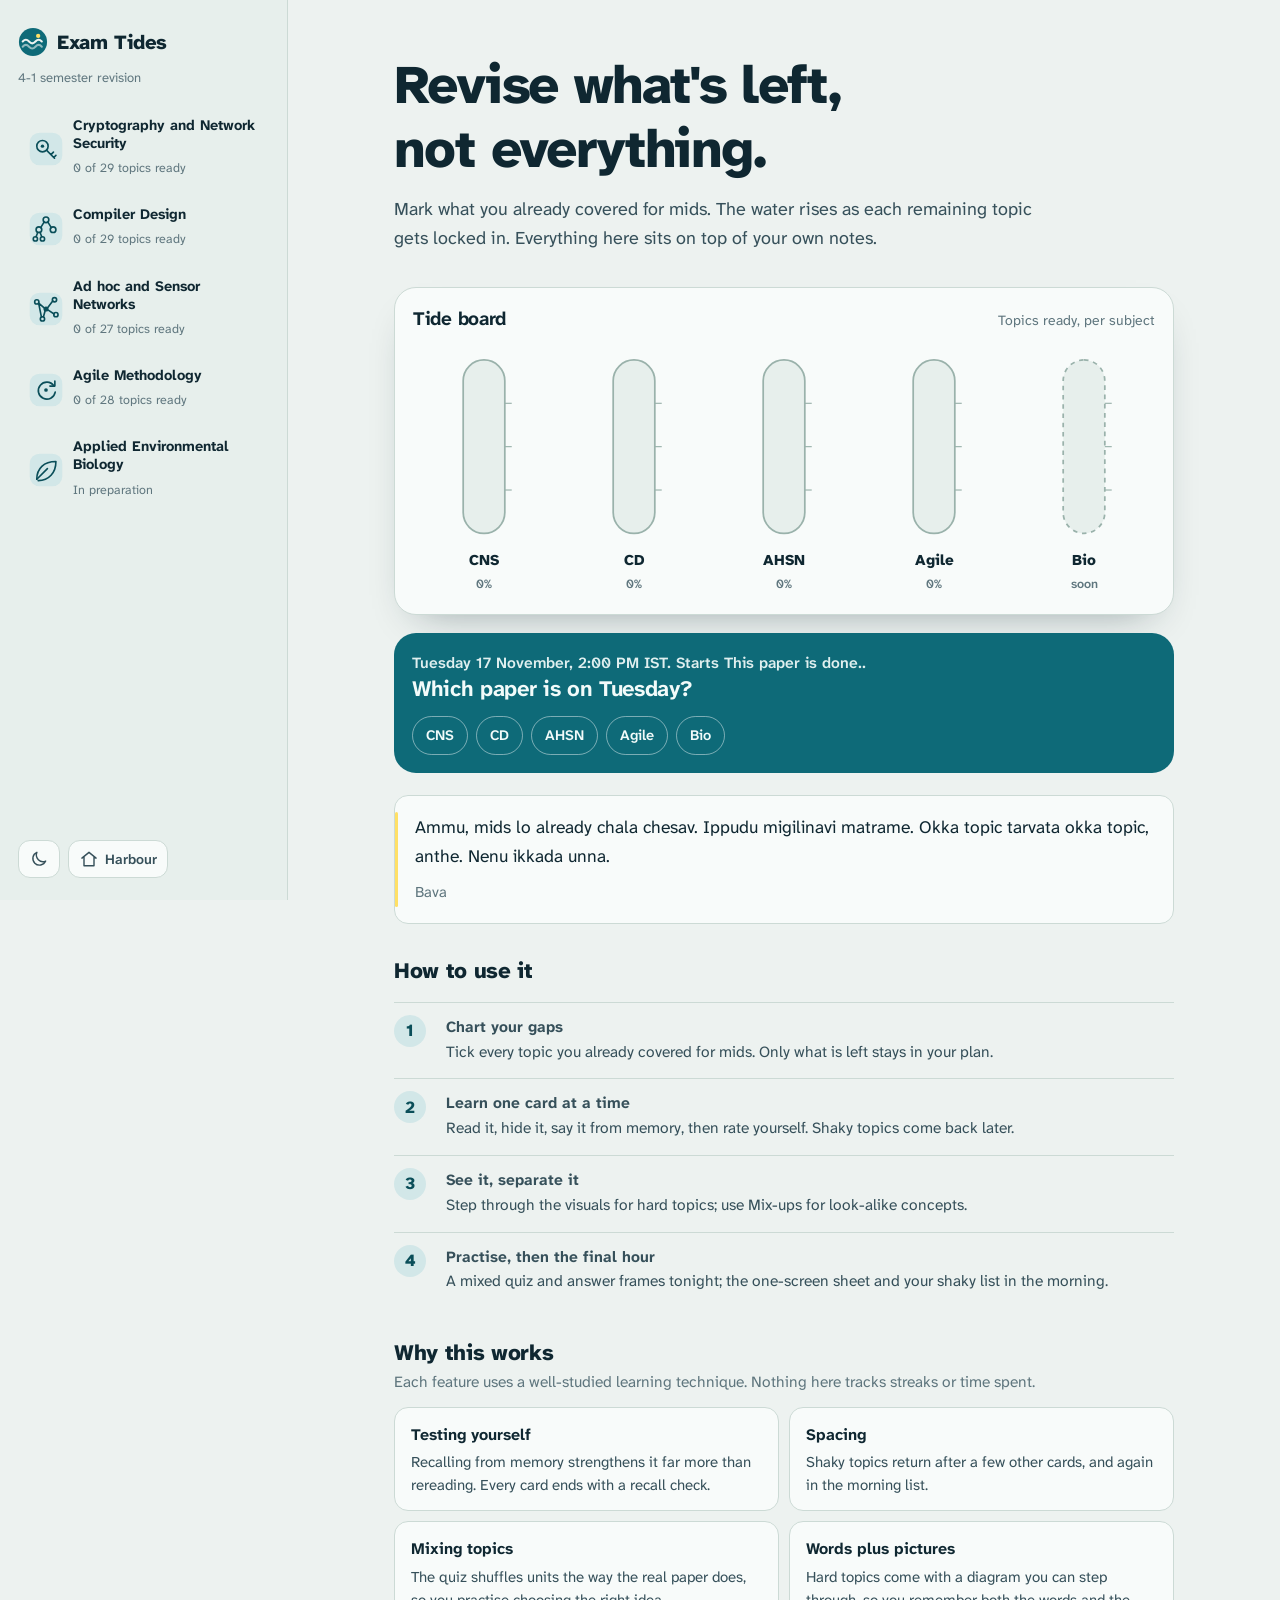
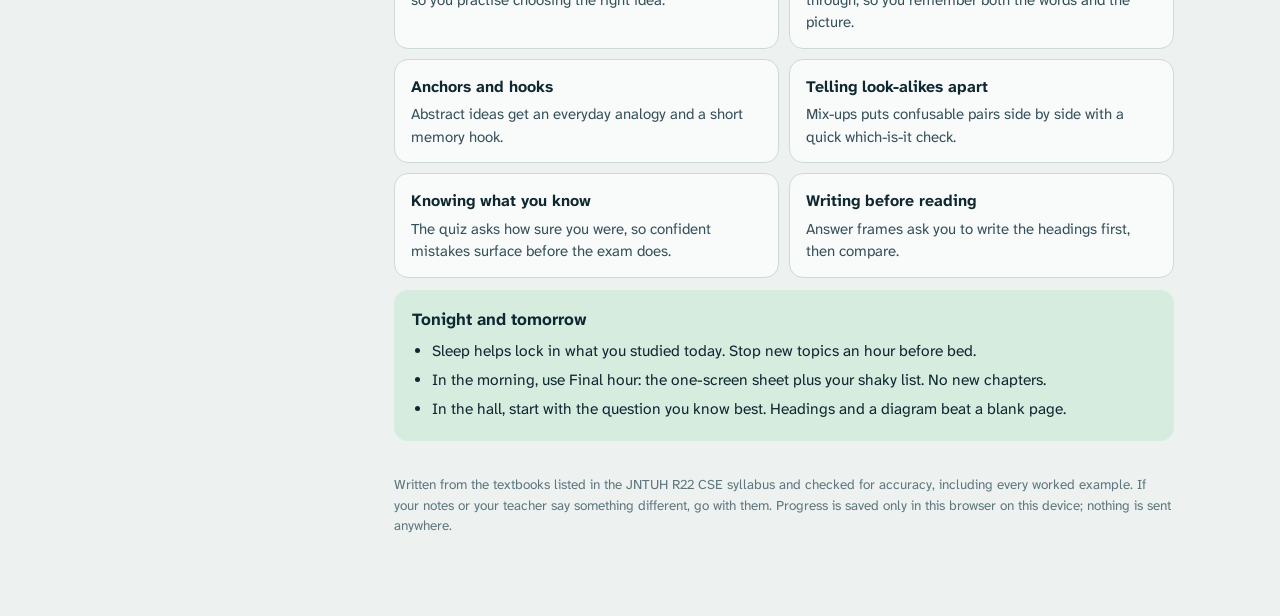
==== exam-tides/index.html @ 03ed30f9 "Add Exam Tides (4-1 revision companion) at /exam-tides/ Co-Authored-By: Claude Opus 5.5 <noreply@ant" ====
<!DOCTYPE html>
<html lang="en" data-theme="day">
<head>
<meta charset="utf-8">
<meta name="viewport" content="width=device-width, initial-scale=1">
<meta name="theme-color" content="#0E6A78">
<title>Exam Tides · 4-1</title>
<meta name="description" content="Revision companion for JNTUH R22 CSE 4-1: Cryptography and Network Security, Compiler Design, Ad hoc and Sensor Networks, Agile Methodology.">
<link rel="icon" href="data:image/svg+xml,%3Csvg xmlns='http://www.w3.org/2000/svg' viewBox='0 0 32 32'%3E%3Ccircle cx='16' cy='16' r='15' fill='%230E6A78'/%3E%3Cpath d='M5 15.5c2.4-2.6 4.4-2.6 6.8 0s4.4 2.6 6.8 0 4.4-2.6 6.8 0M5 21c2.4-2.6 4.4-2.6 6.8 0s4.4 2.6 6.8 0 4.4-2.6 6.8 0' fill='none' stroke='white' stroke-width='2.2' stroke-linecap='round'/%3E%3C/svg%3E">
<link rel="preconnect" href="https://fonts.googleapis.com">
<link rel="preconnect" href="https://fonts.gstatic.com" crossorigin>
<link href="https://fonts.googleapis.com/css2?family=Atkinson+Hyperlegible+Mono:wght@400;600;700&family=Atkinson+Hyperlegible+Next:wght@400;500;600;700;800&display=swap" rel="stylesheet">
<link rel="stylesheet" href="css/app.css">
</head>
<body>
<div class="shell">
  <aside class="side" id="rail" aria-label="Subjects"></aside>
  <div>
    <header class="topbar" id="topbar"></header>
    <main id="view"></main>
  </div>
</div>
<div class="toast" id="toast" role="status" aria-live="polite"></div>
<script>const DATA = {};</script>
<script src="js/data-cns.js"></script>
<script src="js/data-cd.js"></script>
<script src="js/data-ahsn.js"></script>
<script src="js/data-agile.js"></script>
<script src="js/viz-core.js"></script>
<script src="js/viz-cns.js"></script>
<script src="js/viz-cd.js"></script>
<script src="js/viz-ahsn.js"></script>
<script src="js/viz-agile.js"></script>
<script src="js/app.js"></script>
</body>
</html>
---- exam-tides/css/app.css ----
/* Exam Tides — chart-room design system */
:root{
  --bg:#EDF2F0; --surface:#F8FBFA; --surface-2:#E2EBE8; --sunk:#E7EFEC;
  --ink:#0F2731; --ink-2:#36505A; --muted:#5F767E;
  --line:#CCDAD5; --line-strong:#9AB2AB;
  --tide:#0E6A78; --tide-deep:#0A4E59; --tide-soft:#D2E7E8; --water:#7FB9BF;
  --mark:#FFE066; --mark-ink:#0F2731;
  --signal:#B83E2B; --signal-soft:#F6DED7;
  --good:#2A7652; --good-soft:#D5ECDF;
  --amber:#9A6514; --amber-soft:#F5E6C6;
  --shadow:0 18px 40px -24px rgba(15,39,49,.45);
  --font:"Atkinson Hyperlegible Next","Atkinson Hyperlegible",system-ui,-apple-system,"Segoe UI",sans-serif;
  --mono:"Atkinson Hyperlegible Mono",ui-monospace,"SFMono-Regular",Consolas,monospace;
  --r-lg:22px; --r-md:14px; --r-sm:9px;
  color-scheme:light;
}
:root[data-theme="night"]{
  --bg:#0A171C; --surface:#0F2228; --surface-2:#163038; --sunk:#0C1D22;
  --ink:#E2EEEA; --ink-2:#B4C8C3; --muted:#86A19F;
  --line:#21404A; --line-strong:#38636D;
  --tide:#5CC2C6; --tide-deep:#9ADFE1; --tide-soft:#143A41; --water:#2E7C84;
  --mark:rgba(233,194,74,.42); --mark-ink:#F3F6F2;
  --signal:#F08A74; --signal-soft:#3A221E;
  --good:#76D3A2; --good-soft:#163428;
  --amber:#E7B865; --amber-soft:#382C16;
  --shadow:0 18px 40px -24px rgba(0,0,0,.8);
  color-scheme:dark;
}
*{box-sizing:border-box}
html{-webkit-text-size-adjust:100%}
body{margin:0;background:var(--bg);color:var(--ink);font:400 17px/1.6 var(--font);min-height:100vh}
button,input,select,textarea{font:inherit;color:inherit}
button{cursor:pointer}
a{color:var(--tide)}
:focus-visible{outline:2.5px solid var(--tide);outline-offset:2px;border-radius:6px}
mark{background:linear-gradient(180deg,transparent 52%,var(--mark) 52%,var(--mark) 92%,transparent 92%);color:var(--mark-ink);padding:0 .08em;border-radius:2px}
code,pre{font-family:var(--mono)}
h1,h2,h3,h4{margin:0;line-height:1.18;letter-spacing:-.015em}
.sr{position:absolute;width:1px;height:1px;overflow:hidden;clip:rect(0 0 0 0)}
.ic{width:20px;height:20px;flex:none;stroke:currentColor;fill:none;stroke-width:1.7;stroke-linecap:round;stroke-linejoin:round}

/* ---------- shell ---------- */
.shell{display:grid;grid-template-columns:1fr;min-height:100vh}
.side{display:none}
.topbar{position:sticky;top:0;z-index:20;display:flex;align-items:center;gap:10px;padding:10px 16px;background:color-mix(in srgb,var(--bg) 88%,transparent);backdrop-filter:blur(10px);border-bottom:1px solid var(--line)}
.brand{display:flex;align-items:center;gap:9px;font-weight:800;font-size:18px;letter-spacing:-.02em;color:var(--ink);text-decoration:none;background:none;border:0;padding:4px 0}
.brand svg{width:30px;height:30px}
.top-actions{margin-left:auto;display:flex;gap:6px}
.iconbtn{display:inline-flex;align-items:center;justify-content:center;gap:6px;height:38px;min-width:38px;padding:0 10px;border-radius:12px;border:1px solid var(--line);background:var(--surface);color:var(--ink-2);font-size:14px;font-weight:600}
.iconbtn:hover{border-color:var(--line-strong)}
main{min-width:0;padding:0 16px 120px}
.page{max-width:780px;margin:0 auto}
@media (min-width:1000px){
  .shell{grid-template-columns:288px 1fr}
  .topbar{display:none}
  .side{display:flex;flex-direction:column;gap:18px;position:sticky;top:0;height:100vh;overflow:auto;padding:22px 18px;border-right:1px solid var(--line);background:var(--sunk)}
  main{padding:28px 40px 80px}
}

/* side rail */
.side .brand{font-size:20px}
.rail-sub{font-size:13px;color:var(--muted);margin-top:-12px}
.rail-list{display:flex;flex-direction:column;gap:6px}
.rail-item{display:grid;grid-template-columns:34px 1fr;gap:10px;align-items:center;width:100%;text-align:left;padding:9px 10px;border-radius:14px;border:1px solid transparent;background:none;color:var(--ink)}
.rail-item:hover{background:var(--surface)}
.rail-item.on{background:var(--surface);border-color:var(--line)}
.rail-item .em{width:34px;height:34px}
.rail-item b{display:block;font-size:14.5px;line-height:1.25}
.rail-bar{height:5px;border-radius:5px;background:var(--surface-2);margin-top:6px;overflow:hidden}
.rail-bar i{display:block;height:100%;background:var(--tide);border-radius:5px;transition:width .8s cubic-bezier(.2,.8,.2,1)}
.rail-item small{color:var(--muted);font-size:12.5px}
.rail-foot{margin-top:auto;display:flex;gap:8px;flex-wrap:wrap}

/* ---------- harbour (home) ---------- */
.hero{padding:26px 0 8px}
.hero h1{font-size:clamp(34px,7.4vw,54px);font-weight:800;letter-spacing:-.03em;max-width:15ch}
.hero p{color:var(--ink-2);max-width:56ch;margin:14px 0 0;font-size:18px}
.board{margin:26px 0 8px;padding:20px 18px 16px;border-radius:var(--r-lg);background:var(--surface);border:1px solid var(--line);box-shadow:var(--shadow)}
.board-head{display:flex;align-items:baseline;justify-content:space-between;gap:12px;flex-wrap:wrap}
.board-head h2{font-size:19px}
.board-head span{color:var(--muted);font-size:14px}
.gauges{display:grid;grid-template-columns:repeat(5,1fr);gap:8px;margin-top:16px}
.gauge{display:flex;flex-direction:column;align-items:center;gap:8px;background:none;border:0;padding:6px 2px;border-radius:14px;color:var(--ink)}
.gauge:hover{background:var(--sunk)}
.gauge svg{width:100%;max-width:74px;height:auto;overflow:visible}
.g-tube{fill:var(--sunk);stroke:var(--line-strong);stroke-width:1.5}
.g-tick{stroke:var(--line-strong);stroke-width:1}
.g-ticklbl{fill:var(--muted);font:600 9px var(--mono)}
.g-water{fill:var(--water);transition:transform 1.4s cubic-bezier(.2,.8,.2,1)}
.g-wave{fill:var(--tide);opacity:.55;animation:drift 5s linear infinite}
.gauge.soon .g-tube{stroke-dasharray:4 4}
.gauge-name{font-weight:800;font-size:15px;line-height:1}
.gauge-pct{font:600 12.5px var(--mono);color:var(--muted)}
.gauge.soon .gauge-pct{font-family:var(--font)}
@keyframes drift{to{transform:translateX(-16px)}}
@media (prefers-reduced-motion:reduce){.g-wave{animation:none}.g-water,.rail-bar i{transition:none}}

.next{display:grid;gap:14px;margin:18px 0;padding:18px;border-radius:var(--r-lg);background:var(--tide);color:#F2FBFA}
:root[data-theme="night"] .next{background:var(--tide-soft);color:var(--ink)}
.next h2{font-size:22px}
.next p{margin:0;opacity:.92}
.next .when{font-weight:600;font-size:15.5px}
.pick{display:flex;flex-wrap:wrap;gap:8px}
.pick button{border-radius:999px;border:1.5px solid rgba(255,255,255,.45);background:transparent;color:inherit;padding:7px 13px;font-size:14.5px;font-weight:600}
:root[data-theme="night"] .pick button{border-color:var(--line-strong)}
.pick button.on{background:#F2FBFA;color:var(--tide-deep);border-color:#F2FBFA}
:root[data-theme="night"] .pick button.on{background:var(--tide);color:#05171b;border-color:var(--tide)}

.letter{margin:22px 0;padding:18px 20px;border-radius:var(--r-md);background:var(--surface);border:1px solid var(--line);font-size:17.5px;line-height:1.65;position:relative}
.letter::before{content:"";position:absolute;left:0;top:16px;bottom:16px;width:3px;border-radius:3px;background:var(--mark)}
:root[data-theme="night"] .letter::before{background:#E9C24A}
.letter .sig{display:block;margin-top:8px;color:var(--muted);font-size:15px}

.steps{list-style:none;margin:18px 0;padding:0;display:grid;gap:2px;counter-reset:s}
.steps li{display:grid;grid-template-columns:40px 1fr;gap:12px;padding:12px 0;border-top:1px solid var(--line);counter-increment:s}
.steps li::before{content:counter(s);display:grid;place-items:center;width:32px;height:32px;border-radius:50%;background:var(--tide-soft);color:var(--tide-deep);font-weight:800}
.steps b{display:block}
.steps span{color:var(--ink-2);font-size:15.5px}
.sec-title{font-size:22px;font-weight:800;margin:34px 0 4px}
.sec-sub{color:var(--muted);margin:0 0 8px;font-size:15.5px}
.method{display:grid;gap:10px;margin-top:12px}
@media(min-width:700px){.method{grid-template-columns:1fr 1fr}}
.method div{padding:14px 16px;border-radius:var(--r-md);background:var(--surface);border:1px solid var(--line)}
.method b{display:block;font-size:16px}
.method p{margin:4px 0 0;color:var(--ink-2);font-size:15px;line-height:1.5}
.calm{margin-top:12px;padding:16px 18px;border-radius:var(--r-md);background:var(--good-soft);color:var(--ink)}
.calm ul{margin:6px 0 0;padding-left:20px}
.calm li{margin:4px 0;font-size:15.5px}
.foot{margin:34px 0 0;font-size:13.5px;color:var(--muted);line-height:1.5}

/* ---------- subject header ---------- */
.subhead{display:grid;grid-template-columns:52px 1fr;gap:14px;align-items:center;padding:22px 0 6px}
.subhead .em{width:52px;height:52px}
.subhead h1{font-size:clamp(24px,5vw,32px);font-weight:800}
.subhead .meta{color:var(--muted);font-size:14.5px;margin-top:2px}
.levelbar{display:flex;height:10px;border-radius:10px;overflow:hidden;background:var(--surface-2);margin:12px 0 4px}
.levelbar i{display:block;height:100%}
.levelbar .l-mids{background:var(--water)}
.levelbar .l-locked{background:var(--tide)}
.levelbar .l-shaky{background:var(--amber)}
.legend{display:flex;gap:14px;flex-wrap:wrap;font-size:13px;color:var(--muted)}
.legend span::before{content:"";display:inline-block;width:9px;height:9px;border-radius:3px;margin-right:6px;vertical-align:0}
.legend .k-mids::before{background:var(--water)} .legend .k-locked::before{background:var(--tide)} .legend .k-shaky::before{background:var(--amber)} .legend .k-todo::before{background:var(--surface-2);box-shadow:inset 0 0 0 1px var(--line-strong)}

/* mode nav */
.modes{display:flex;gap:4px;margin:16px 0 18px;padding:5px;border-radius:16px;background:var(--surface);border:1px solid var(--line);overflow-x:auto;scrollbar-width:none;position:sticky;top:10px;z-index:10}
.modes button{display:flex;align-items:center;gap:7px;flex:none;border:0;background:none;color:var(--ink-2);padding:9px 13px;border-radius:11px;font-weight:600;font-size:15px}
.modes button.on{background:var(--ink);color:var(--bg)}
:root[data-theme="night"] .modes button.on{background:var(--tide);color:#04171b}
@media (max-width:999px){
  .modes{position:fixed;left:8px;right:8px;bottom:max(8px,env(safe-area-inset-bottom));top:auto;margin:0;justify-content:space-between;box-shadow:var(--shadow);padding:4px}
  .modes button{flex:1;flex-direction:column;gap:2px;padding:7px 2px;font-size:11px;min-width:0}
  .modes button .ic{width:21px;height:21px}
}

/* ---------- generic pieces ---------- */
.panel{background:var(--surface);border:1px solid var(--line);border-radius:var(--r-lg);padding:18px}
.btn{display:inline-flex;align-items:center;justify-content:center;gap:8px;border:0;border-radius:12px;padding:11px 16px;font-weight:700;font-size:15.5px;background:var(--ink);color:var(--bg)}
:root[data-theme="night"] .btn{background:var(--tide);color:#04171b}
.btn.ghost{background:transparent;color:var(--ink);border:1.5px solid var(--line-strong)}
.btn.soft{background:var(--tide-soft);color:var(--tide-deep)}
.btn.sm{padding:7px 12px;font-size:14px;border-radius:10px}
.btn:disabled{opacity:.4;cursor:default}
.row{display:flex;gap:10px;align-items:center;flex-wrap:wrap}
.grow{flex:1}
.muted{color:var(--muted)}
.chips{display:flex;gap:6px;flex-wrap:wrap}
.chip{border:1.5px solid var(--line);background:var(--surface);border-radius:999px;padding:5px 12px;font-size:14px;font-weight:600;color:var(--ink-2)}
.chip.on{border-color:var(--tide);background:var(--tide-soft);color:var(--tide-deep)}
.empty{padding:28px 20px;text-align:center}
.empty h3{font-size:21px}
.empty p{color:var(--ink-2);max-width:44ch;margin:8px auto 16px}

/* ---------- chart (gap map) ---------- */
.unit{margin-bottom:14px;border-radius:var(--r-lg);background:var(--surface);border:1px solid var(--line);overflow:hidden}
.unit-h{display:flex;gap:12px;align-items:center;padding:14px 16px;cursor:pointer;list-style:none}
.unit-h::-webkit-details-marker{display:none}
.unum{display:grid;place-items:center;width:38px;height:38px;border-radius:12px;background:var(--tide-soft);color:var(--tide-deep);font-weight:800;flex:none}
.unit-h h3{font-size:17px;flex:1}
.unit-h small{font-size:13px;color:var(--muted);white-space:nowrap}
.unit-h small.left{color:var(--signal);font-weight:700}
.topic{display:grid;grid-template-columns:1fr auto;gap:10px;align-items:center;padding:11px 16px;border-top:1px solid var(--line)}
.topic .tt{font-size:15.5px;line-height:1.35}
.topic .badge{display:inline-block;margin-left:6px;font-size:12px;font-weight:700;padding:1px 7px;border-radius:6px;vertical-align:1px}
.badge.locked{background:var(--tide-soft);color:var(--tide-deep)}
.badge.shaky{background:var(--amber-soft);color:var(--amber)}
.tog{display:flex;border:1.5px solid var(--line);border-radius:11px;overflow:hidden}
.tog button{border:0;background:none;padding:6px 10px;font-size:13px;font-weight:700;color:var(--muted)}
.tog button.on.mids{background:var(--water);color:#06262c}
:root[data-theme="night"] .tog button.on.mids{color:#E6F7F6}
.tog button.on.todo{background:var(--signal-soft);color:var(--signal)}
.unit-foot{display:flex;gap:8px;padding:10px 16px 14px;border-top:1px solid var(--line);flex-wrap:wrap}
.summary{display:flex;gap:16px;align-items:center;flex-wrap:wrap;margin-bottom:14px}
.summary h2{font-size:22px}
.summary p{margin:2px 0 0;color:var(--ink-2);font-size:15px}

/* ---------- learn card ---------- */
.lcard{border-radius:var(--r-lg);background:var(--surface);border:1px solid var(--line);box-shadow:var(--shadow);overflow:hidden}
.lc-top{display:flex;gap:10px;align-items:center;padding:14px 18px 0;color:var(--muted);font-size:14px}
.lc-top .unum{width:30px;height:30px;border-radius:9px;font-size:14px}
.lc-body{padding:10px 18px 18px}
.lc-body h2{font-size:clamp(22px,4.6vw,28px);font-weight:800;margin:4px 0 10px}
.pts{margin:0;padding-left:20px}
.pts li{margin:9px 0;line-height:1.55}
.callout{display:grid;grid-template-columns:24px 1fr;gap:10px;margin-top:14px;padding:12px 14px;border-radius:var(--r-md);font-size:15.5px;line-height:1.55}
.callout b{display:block;font-size:13.5px;letter-spacing:.01em;margin-bottom:2px}
.callout.anchor{background:var(--tide-soft);color:var(--ink)} .callout.anchor .ic{color:var(--tide)}
.callout.trap{background:var(--signal-soft)} .callout.trap .ic{color:var(--signal)}
.callout.hook{background:var(--amber-soft)} .callout.hook .ic{color:var(--amber)}
.frame{margin-top:14px;border:1.5px dashed var(--line-strong);border-radius:var(--r-md);padding:12px 14px}
.frame summary{cursor:pointer;font-weight:700;font-size:15px}
.frame ol{margin:8px 0 0;padding-left:20px}
.frame li{margin:4px 0}
.vizslot{margin-top:14px}
.lc-act{display:flex;gap:10px;align-items:center;flex-wrap:wrap;padding:14px 18px;border-top:1px solid var(--line);background:var(--sunk)}
.recall{padding:30px 22px 26px;text-align:left}
.recall .cue{font-size:clamp(21px,4.4vw,26px);font-weight:700;line-height:1.35;margin:6px 0 14px}
.recall p{color:var(--ink-2);margin:0 0 18px}
.rate{display:grid;grid-template-columns:repeat(3,1fr);gap:8px;width:100%}
.rate button{border-radius:12px;border:1.5px solid var(--line);background:var(--surface);padding:10px 6px;font-weight:700;font-size:14.5px}
.rate .r0{color:var(--signal)} .rate .r1{color:var(--amber)} .rate .r2{color:var(--good)}
.rate button:hover{border-color:currentColor}
.hint{font-size:13.5px;color:var(--muted);margin:8px 0 0}
.qbar{display:flex;align-items:center;gap:10px;margin-bottom:12px;font-size:14px;color:var(--muted)}
.qbar .prog{flex:1;height:6px;border-radius:6px;background:var(--surface-2);overflow:hidden}
.qbar .prog i{display:block;height:100%;background:var(--tide)}

/* ---------- visuals gallery ---------- */
.vcard{margin-bottom:14px;border-radius:var(--r-lg);background:var(--surface);border:1px solid var(--line);overflow:hidden}
.vcard > button{display:grid;grid-template-columns:44px 1fr auto;gap:12px;align-items:center;width:100%;text-align:left;border:0;background:none;padding:14px 16px;color:var(--ink)}
.vcard > button .vi{display:grid;place-items:center;width:44px;height:44px;border-radius:13px;background:var(--tide-soft);color:var(--tide)}
.vcard > button b{display:block;font-size:16.5px;line-height:1.3}
.vcard > button span span{color:var(--muted);font-size:14px;line-height:1.4}
.vcard > button b{color:var(--ink)}
.vcard .vbody{padding:4px 16px 18px;border-top:1px solid var(--line)}
.vcard.open > button .chev{transform:rotate(180deg)}

/* ---------- mix-ups ---------- */
.mix{margin-bottom:14px;border-radius:var(--r-lg);background:var(--surface);border:1px solid var(--line);padding:16px}
.mix h3{font-size:19px;display:flex;gap:10px;align-items:center;flex-wrap:wrap}
.mix h3 .vs{font-size:13px;color:var(--muted);font-weight:600}
.mtab{width:100%;border-collapse:collapse;margin-top:12px;font-size:15px}
.mtab th,.mtab td{padding:9px 8px;border-top:1px solid var(--line);text-align:left;vertical-align:top}
.mtab thead th{border-top:0;font-size:14px}
.mtab tbody th{font-weight:600;color:var(--muted);width:22%;font-size:13.5px}
.mtab .ca{color:var(--tide-deep)} .mtab .cb{color:var(--amber)}
:root[data-theme="night"] .mtab .ca{color:var(--tide)}
.tell{margin:12px 0 0;padding:10px 12px;border-radius:var(--r-sm);background:var(--sunk);font-size:15px}
.wq{margin-top:12px}
.wq p{margin:10px 0 6px;font-size:15.5px}
.wq .row button{flex:1;min-width:120px}
.wq .ok{color:var(--good);font-weight:700;font-size:14px} .wq .no{color:var(--signal);font-weight:700;font-size:14px}

/* ---------- practice ---------- */
.subtabs{display:flex;gap:6px;margin-bottom:14px;flex-wrap:wrap}
.opt{display:block;width:100%;text-align:left;margin:8px 0;padding:12px 14px;border-radius:12px;border:1.5px solid var(--line);background:var(--surface);font-size:16px}
.opt:hover:not(:disabled){border-color:var(--line-strong)}
.opt.pick{border-color:var(--ink)}
.opt.ok{border-color:var(--good);background:var(--good-soft)}
.opt.no{border-color:var(--signal);background:var(--signal-soft)}
.opt:disabled{cursor:default}
.conf{margin-top:10px;padding:12px 14px;border-radius:12px;background:var(--sunk)}
.conf p{margin:0 0 8px;font-weight:700;font-size:15px}
.why{margin-top:10px;color:var(--ink-2);font-size:15.5px}
.score{font-size:46px;font-weight:800;letter-spacing:-.03em}
.calib{display:grid;gap:10px;margin-top:12px}
@media(min-width:640px){.calib{grid-template-columns:1fr 1fr}}
.calib div{padding:12px 14px;border-radius:12px;border:1px solid var(--line)}
.calib .danger{background:var(--signal-soft);border-color:transparent}
.calib .lucky{background:var(--amber-soft);border-color:transparent}
.calib b{display:block}
.calib ul{margin:6px 0 0;padding-left:18px;font-size:14.5px}
.lq{border-top:1px solid var(--line);padding:12px 0}
.lq > p{margin:0 0 8px;font-weight:600}
.lq ol{margin:8px 0 0;padding-left:22px}

/* ---------- final hour ---------- */
.sheet{list-style:none;margin:0;padding:0}
.sheet li{padding:11px 0;border-top:1px solid var(--line);font-size:16px;line-height:1.55}
.sheet li:first-child{border-top:0}
.shaky-list{display:flex;flex-direction:column;gap:6px;margin-top:8px}
.shaky-list button{text-align:left;border:1.5px solid var(--amber-soft);background:var(--amber-soft);border-radius:12px;padding:10px 12px;font-weight:600}

/* ---------- bio (in preparation) ---------- */
.soonbox{padding:20px;border-radius:var(--r-lg);border:1.5px dashed var(--line-strong);background:var(--surface)}
.soonbox h2{font-size:22px}
.outline{list-style:none;margin:14px 0 0;padding:0;counter-reset:u}
.outline li{counter-increment:u;padding:12px 0;border-top:1px solid var(--line)}
.outline b{display:block}
.outline b::before{content:"Unit " counter(u) ": ";color:var(--tide)}
.outline span{color:var(--ink-2);font-size:15px}

/* ---------- toast ---------- */
.toast{position:fixed;left:50%;bottom:96px;transform:translate(-50%,16px);opacity:0;pointer-events:none;background:var(--ink);color:var(--bg);padding:10px 16px;border-radius:12px;font-weight:600;font-size:15px;transition:.25s;z-index:50;max-width:90vw;text-align:center}
.toast.show{opacity:1;transform:translate(-50%,0)}
@media(min-width:1000px){.toast{bottom:28px}}

/* =========================================================
   Visual explainers
   ========================================================= */
.vz-canvas{width:100%;overflow:hidden;margin-top:10px}
svg.vx{display:block;width:100%;height:auto;font-family:var(--font)}
.vx-t{fill:var(--ink);font-size:13.5px}
.vx-b{font-weight:700}
.vx-s{font-size:12.5px}
.vx-big{font-size:20px}
.vx-mt{fill:var(--muted)}
.vx-ph{fill:var(--tide);font-weight:700;font-size:11.5px}
.vx-nl{font-weight:800;font-size:13px;fill:var(--ink)}
.vx-ah{fill:var(--ink-2)} .vx-ah-on{fill:var(--tide)} .vx-ah-bad{fill:var(--signal)} .vx-ah-good{fill:var(--good)} .vx-ah-mute{fill:var(--muted)}
.vx-actor{fill:var(--tide-soft);stroke:var(--tide);stroke-width:1.4}
.vx-actor.evil{fill:var(--signal-soft);stroke:var(--signal)}
.vx-life{stroke:var(--line-strong);stroke-dasharray:3 4}
.vx-msg{stroke:var(--ink-2);stroke-width:1.6}
.vx-msg.opt{stroke-dasharray:5 4}
.vx-msg.bad{stroke:var(--signal)}
.vx-badt{fill:var(--signal)}
.vx-selfnote{fill:var(--surface-2);stroke:var(--line-strong)}
.vx-selfnote.bad{fill:var(--signal-soft);stroke:var(--signal)}
.vx-step{transition:opacity .25s}
.vx-step.later{opacity:0}
.vx-step.past{opacity:.78}
.vx-step.now .vx-msg{stroke:var(--tide);stroke-width:2.4}
.vx-step.now .vx-msg.bad{stroke:var(--signal)}
.vx-step.now .vx-selfnote{fill:var(--mark);stroke:var(--amber)}
:root[data-theme="night"] .vx-step.now .vx-selfnote{fill:#4a3e17}
.vx-step.now text{font-weight:700}
.vx-box{fill:var(--surface-2);stroke:var(--line-strong);stroke-width:1.3}
.vx-box.on{fill:var(--tide-soft);stroke:var(--tide)}
.vx-box.hot{fill:var(--amber-soft);stroke:var(--amber)}
.vx-box.good{fill:var(--good-soft);stroke:var(--good)}
.vx-flow{stroke:var(--ink-2);stroke-width:1.6}
.vx-power{stroke:var(--amber);stroke-dasharray:5 4}
.vx-xor{fill:var(--surface);stroke:var(--ink-2);stroke-width:1.5}
.vx-edge{stroke:var(--line-strong);stroke-width:1.6}
.vx-edge.on{stroke:var(--tide);stroke-width:2.2}
.vx-edge.cut{stroke:var(--signal);stroke-dasharray:4 4;stroke-width:2.2}
.vx-edge.hide{opacity:0}
.vx-node circle{fill:var(--surface);stroke:var(--line-strong);stroke-width:1.6;transition:fill .2s,stroke .2s}
.vx-node.on circle{fill:var(--tide-soft);stroke:var(--tide)}
.vx-node.now circle{fill:var(--mark);stroke:var(--amber);stroke-width:2.4}
:root[data-theme="night"] .vx-node.now circle{fill:#4a3e17}
.vx-node.reuse circle{fill:var(--good-soft);stroke:var(--good);stroke-width:3}
.vx-node.src circle{fill:var(--tide);stroke:var(--tide-deep)}
.vx-node.src text{fill:#fff}
:root[data-theme="night"] .vx-node.src text{fill:#04171b}
.vx-node.dst circle{fill:var(--good-soft);stroke:var(--good);stroke-width:2.4}
.vx-node.lost circle{fill:var(--signal-soft);stroke:var(--signal);stroke-dasharray:3 3}
.vx-node.zone circle{fill:var(--good-soft);stroke:var(--good)}
.vx-node.periph circle{fill:var(--amber-soft);stroke:var(--amber);stroke-width:2.4}
.vx-node.relay circle{fill:var(--tide-soft);stroke:var(--tide);stroke-width:2.6}
.vx-node.dim{opacity:.35}
.vx-node.hide{opacity:0}
.vx-acc{fill:none;stroke:var(--line-strong);stroke-width:1.4}
.vx-node.now .vx-acc{stroke:var(--amber)}
.vx-arrow{stroke:var(--tide);stroke-width:2.2}
.vx-arrow.bad{stroke:var(--signal)}
.vx-arrow.good{stroke:var(--good)}
.vx-albl{font-weight:700;stroke:var(--surface);stroke-width:4px;stroke-linejoin:round}
.vx-dedge{stroke:var(--line-strong);stroke-width:1.6}
.vx-dedge.now{stroke:var(--tide);stroke-width:2.8}
.vx-clink{stroke:var(--tide);stroke-width:2}
.vx-alink{stroke:var(--signal);stroke-width:2;stroke-dasharray:6 4}
.vx-ctrlt{fill:var(--tide);font-weight:700} .vx-acct{fill:var(--signal);font-weight:700}
.vx-zone-exp{fill:var(--good-soft);stroke:var(--good);stroke-width:1.6;opacity:.9}
.vx-zone-req{fill:none;stroke:var(--tide);stroke-width:2;stroke-dasharray:7 5}
.vx-dot{fill:var(--surface);stroke:var(--line-strong);stroke-width:1.5}
.vx-dot.in{fill:var(--tide-soft);stroke:var(--tide);stroke-width:2}
.vx-dot.src{fill:var(--tide);stroke:var(--tide-deep)}
.vx-dot.dst{fill:var(--good-soft);stroke:var(--good);stroke-width:2.2}
.vx-blk rect{fill:var(--surface-2);stroke:var(--line-strong);stroke-width:1.4}
.vx-blk.opt rect{stroke-dasharray:5 4;fill:var(--surface)}
.vx-blk.now rect{fill:var(--tide-soft);stroke:var(--tide);stroke-width:2.2}
.vx-sleep{fill:var(--surface-2);stroke:var(--line)}
.vx-awake{fill:var(--tide)}
.vx-on{fill:#fff;font-weight:700}
:root[data-theme="night"] .vx-on{fill:#04171b}
.vx-fulcrum{fill:var(--ink-2)}
.vx-beam{stroke:var(--ink-2);stroke-width:3;stroke-linecap:round}
.vx-pan{fill:var(--surface-2);stroke:var(--line-strong)}
.vx-pan.heavy{fill:var(--tide-soft);stroke:var(--tide);stroke-width:1.6}
.vx-scale.now .vx-pan.heavy{fill:var(--mark);stroke:var(--amber)}
:root[data-theme="night"] .vx-scale.now .vx-pan.heavy{fill:#4a3e17}
.vx-tdd path{stroke:var(--line-strong);stroke-width:9;stroke-linecap:round}
.vx-tdd.red.now path{stroke:var(--signal)} .vx-tdd.green.now path{stroke:var(--good)} .vx-tdd.blue.now path{stroke:var(--tide)}
.vx-axis{stroke:var(--line-strong);stroke-width:1.3}
.vx-axis.dash{stroke-dasharray:4 5}
.vx-scope{stroke:var(--amber);stroke-width:2;stroke-dasharray:7 5}
.vx-burn{stroke:var(--tide);stroke-width:2.6}
.vx-burnpt{fill:var(--tide)}
.vx-card rect{fill:var(--surface);stroke:var(--tide);stroke-width:1.5}
.vx-quad{fill:var(--muted);font-weight:700}

.vz-bar{display:flex;align-items:center;gap:8px;flex-wrap:wrap;margin-top:12px}
.vz-btn{border:1.5px solid var(--line-strong);background:var(--surface);border-radius:10px;padding:7px 13px;font-weight:700;font-size:14px}
.vz-btn:disabled{opacity:.35;cursor:default}
.vz-primary{background:var(--ink);color:var(--bg);border-color:var(--ink)}
:root[data-theme="night"] .vz-primary{background:var(--tide);border-color:var(--tide);color:#04171b}
.vz-quiet{border-color:transparent;color:var(--muted);background:none}
.vz-pos{font:600 13px var(--mono);color:var(--muted);min-width:86px;text-align:center}
.vz-note{margin-top:10px;padding:12px 14px;border-radius:12px;background:var(--sunk);font-size:15.5px;line-height:1.55;min-height:48px}
.vz-ph{display:inline-block;margin-right:8px;padding:1px 8px;border-radius:6px;background:var(--tide-soft);color:var(--tide-deep);font-size:12.5px;font-weight:700}
.vz-dim{color:var(--muted);font-size:14px}
.vz-err{color:var(--signal);font-weight:600}
.vz-seg{display:inline-flex;gap:2px;padding:3px;border-radius:11px;background:var(--surface-2);margin:4px 6px 4px 0;flex-wrap:wrap}
.vz-seg button{border:0;background:none;padding:6px 11px;border-radius:8px;font-size:13.5px;font-weight:700;color:var(--ink-2)}
.vz-seg button.on{background:var(--surface);color:var(--ink);box-shadow:0 1px 0 var(--line-strong)}
.vz-row{display:flex;flex-wrap:wrap;gap:4px}
.vz-form{display:grid;gap:10px;margin:6px 0 4px}
.vz-form4{grid-template-columns:repeat(2,1fr)}
@media(min-width:560px){.vz-form4{grid-template-columns:repeat(4,1fr)}.vz-form2{grid-template-columns:1fr 1fr}}
.vz-form label{display:grid;gap:4px;font-size:13.5px;font-weight:700;color:var(--ink-2)}
.vz-form input:not([type=range]){border:1.5px solid var(--line-strong);border-radius:10px;background:var(--surface);padding:8px 10px;font:600 16px var(--mono);width:100%}
.vz-form input[type=range]{accent-color:var(--tide);width:100%}
.vz-track{display:flex;gap:6px;list-style:none;margin:10px 0 0;padding:2px 0 6px;overflow-x:auto;scrollbar-width:thin}
.vz-track li button{display:flex;align-items:center;gap:7px;white-space:nowrap;border:1.5px solid var(--line);background:var(--surface);border-radius:999px;padding:6px 12px 6px 6px;font-size:13.5px;font-weight:600;color:var(--muted)}
.vz-k{display:grid;place-items:center;width:22px;height:22px;border-radius:50%;background:var(--surface-2);font-size:12px;font-weight:800}
.vz-track li.past button{color:var(--ink-2);border-color:var(--line-strong)}
.vz-track li.now button{border-color:var(--tide);color:var(--ink);background:var(--tide-soft)}
.vz-track li.now .vz-k{background:var(--tide);color:#fff}
.vz-panel{margin-top:8px;padding:14px 16px;border-radius:14px;border:1px solid var(--line);background:var(--surface)}
.vz-panel h4{font-size:17px}
.vz-panel p{margin:6px 0 0;font-size:15.5px}
.vz-sub{color:var(--muted);font-size:14.5px}
.vz-code{margin:10px 0 0;padding:12px 14px;border-radius:10px;background:var(--sunk);font-size:14px;line-height:1.5;overflow-x:auto;white-space:pre}
.vz-nest{margin-top:8px}
.vz-two{display:grid;gap:12px;margin-top:10px}
@media(min-width:560px){.vz-two{grid-template-columns:auto 1fr;align-items:start}}
.vz-grid5{display:grid;grid-template-columns:repeat(5,44px);gap:4px}
.vz-grid5 span{display:grid;place-items:center;height:44px;border-radius:9px;background:var(--surface-2);font:700 15px var(--mono);transition:.2s}
.vz-grid5 span.pa,.vz-grid5 span.pb{background:var(--ink);color:var(--bg)}
.vz-grid5 span.oa,.vz-grid5 span.ob{box-shadow:inset 0 0 0 3px var(--amber);background:var(--mark);color:var(--mark-ink)}
.vz-pairs{display:flex;flex-wrap:wrap;gap:6px;align-content:flex-start}
.vz-chip{display:inline-flex;flex-direction:column;align-items:center;padding:4px 9px;border-radius:9px;border:1.5px solid var(--line);font:700 14px var(--mono)}
.vz-chip small{font-size:11.5px;color:var(--muted)}
.vz-chip.past{border-color:var(--line-strong)}
.vz-chip.now{border-color:var(--amber);background:var(--mark);color:var(--mark-ink)}
.vz-out{flex-basis:100%;margin:8px 0 0;font-size:14px;color:var(--muted)}
.vz-out code{color:var(--ink);font-weight:700;letter-spacing:.04em;word-break:break-all}
.vz-aes{display:grid;grid-template-columns:auto auto;gap:6px 16px;align-items:center;justify-content:start;margin-top:12px}
.vz-aes-name{grid-column:1/-1;font-weight:800;font-size:17px}
.vz-grid4{display:grid;grid-template-columns:repeat(4,40px);gap:4px}
.vz-grid4 span{display:grid;place-items:center;height:40px;border-radius:8px;background:var(--surface-2);font:700 15px var(--mono)}
.vz-grid4.st1 span{background:var(--tide-soft)}
.vz-grid4.st2 span.row1{background:var(--amber-soft)} .vz-grid4.st2 span.row2{background:var(--good-soft)} .vz-grid4.st2 span.row3{background:var(--signal-soft)}
.vz-grid4.st3 span.c1,.vz-grid4.st3 span.c3{background:var(--tide-soft)}
.vz-grid4.st4 span{background:var(--mark);color:var(--mark-ink)}
.vz-key span{background:var(--amber-soft);font-size:12px}
.vz-rsa .vz-steps{margin:10px 0 0;padding-left:22px}
.vz-steps li{margin:10px 0;line-height:1.55}
.vz-steps details{margin-top:6px;font-size:14.5px}
.vz-tbl{border-collapse:collapse;margin:8px 0;font-size:14px;font-family:var(--mono)}
.vz-tbl th,.vz-tbl td{border:1px solid var(--line);padding:5px 9px;text-align:center}
.vz-tbl th{background:var(--sunk);font-weight:700}
.vz-tbl td.hit{background:var(--mark);color:var(--mark-ink);font-weight:800}
.vz-scroll{overflow-x:auto;max-width:100%}
.vz-trace tr.later{opacity:.18}
.vz-trace tr.past{opacity:.6}
.vz-trace tr.now td{background:var(--mark);color:var(--mark-ink);font-weight:700}
.vz-trace td{text-align:left;white-space:nowrap}
.vz-mini{margin-top:6px}
.vz-mini p{margin:6px 0}
.vz-buf{display:flex;gap:4px;margin-top:12px;flex-wrap:wrap}
.vz-buf span{display:grid;place-items:center;min-width:40px;height:44px;padding:0 6px;border-radius:9px;background:var(--surface-2);font:700 16px var(--mono);position:relative}
.vz-buf span.eof{color:var(--signal);font-size:13px}
.vz-buf span.lex{background:var(--tide-soft)}
.vz-buf span.lb{box-shadow:inset 0 -4px 0 var(--tide)}
.vz-buf span.fw{box-shadow:inset 0 0 0 3px var(--amber)}
.vz-buf span.lb.fw{box-shadow:inset 0 -4px 0 var(--tide),inset 0 0 0 3px var(--amber)}
.vz-ptrs{display:flex;gap:14px;margin-top:8px;font:600 13.5px var(--mono)}
.vz-ptrs .lb{color:var(--tide)} .vz-ptrs .fw{color:var(--amber)}
.vz-tape{display:flex;gap:4px;margin-top:10px;font:700 17px var(--mono)}
.vz-tape span{display:grid;place-items:center;width:34px;height:38px;border-radius:8px;background:var(--surface-2)}
.vz-tape span.done{background:var(--tide-soft);color:var(--tide-deep)}
.vz-tape span.next{box-shadow:inset 0 0 0 2.5px var(--amber)}
.vz-df{display:grid;gap:10px;margin-top:10px}
@media(min-width:720px){.vz-df{grid-template-columns:repeat(3,1fr)}}
.vz-df section{padding:14px;border-radius:14px;border:1px solid var(--line);background:var(--surface)}
.vz-df h4{font-size:16px}
.vz-df code{display:block;margin-top:6px;font-size:13px;padding:6px 8px;border-radius:8px;background:var(--sunk);white-space:normal}
.vz-df-tags{display:flex;gap:6px;margin-top:8px}
.vz-df-tags span{padding:2px 9px;border-radius:7px;background:var(--tide-soft);color:var(--tide-deep);font-weight:700;font-size:13px}
.vz-df-tags span+span{background:var(--amber-soft);color:var(--amber)}
.vz-pkt{display:flex;margin-top:14px;border-radius:10px;overflow:hidden;border:1.5px solid var(--line-strong)}
.vz-pkt span{flex:1;display:grid;place-items:center;text-align:center;min-height:52px;padding:4px 2px;font-size:12.5px;font-weight:700;line-height:1.15;border-left:1px solid var(--line-strong);background:var(--surface)}
.vz-pkt span:first-child{border-left:0}
.vz-pkt .ip{background:var(--surface-2)} .vz-pkt .ip2{background:var(--tide-soft)} .vz-pkt .sec{background:var(--amber-soft)}
.vz-span{position:relative;display:grid;grid-template-columns:repeat(var(--n),1fr);margin-top:8px;font-size:13px}
.vz-span i{grid-column:calc(var(--a) + 1) / calc(var(--b) + 1);height:10px;border-radius:6px}
.vz-span i.auth{background:var(--tide)} .vz-span i.enc{background:var(--signal)}
.vz-span b{grid-column:1/-1;margin-top:2px;font-weight:700}
.vz-span.none b{color:var(--muted);font-weight:600}
.vz-tax{display:grid;gap:10px;margin-top:10px}
.vz-tax-root{justify-self:start;padding:8px 14px;border-radius:12px;background:var(--ink);color:var(--bg);font-weight:800}
.vz-tax-branch{margin-left:12px;padding-left:14px;border-left:2px solid var(--line-strong)}
.vz-tax-l1{font-weight:800;margin:4px 0 6px}
.vz-tax-l2{display:grid;gap:4px;margin:0 0 10px 6px;padding-left:12px;border-left:2px dashed var(--line)}
.vz-tax-l2 > span{font-size:14px;color:var(--muted);font-weight:700}
.vz-tax-l2 div{display:flex;flex-wrap:wrap;gap:6px}
.vz-tax button,.vz-xp button{border:1.5px solid var(--line-strong);background:var(--surface);border-radius:10px;padding:6px 11px;font-weight:700;font-size:14px}
.vz-tax button.on,.vz-xp button.on{background:var(--mark);border-color:var(--amber);color:var(--mark-ink)}
.vz-xp{display:grid;gap:10px;margin-top:10px}
.vz-xp section{padding:12px 14px;border-radius:14px;border:1px solid var(--line);background:var(--surface)}
.vz-xp section h4{display:inline;font-size:16px;margin-right:8px}
.vz-xp section div{display:flex;flex-wrap:wrap;gap:6px;margin-top:8px}
.vz-xp button{font-size:13.5px;font-weight:600}
.vz-335{display:grid;grid-template-columns:repeat(3,1fr);gap:8px;margin-top:10px}
.vz-335 section{padding:10px;border-radius:12px;background:var(--surface-2)}
.vz-335 h4{font-size:15px;margin-bottom:6px;color:var(--tide-deep)}
:root[data-theme="night"] .vz-335 h4{color:var(--tide)}
.vz-335 p{margin:3px 0;font-size:13.5px;line-height:1.35}
.vz-stories{display:flex;flex-wrap:wrap;gap:6px;margin-top:10px}
.vz-stories p{flex-basis:100%;margin:0}
.vz-stories span{padding:5px 10px;border-radius:9px;border:1.5px solid var(--line);font-size:14px;font-weight:600;color:var(--muted)}
.vz-stories span.in{border-color:var(--tide);background:var(--tide-soft);color:var(--tide-deep)}
.vz-stories small{font-family:var(--mono);margin-left:4px}

/* emblems */
.em{display:block}
.em-bg{fill:var(--tide-soft)}
.em-s{fill:none;stroke:var(--tide-deep);stroke-width:2.3;stroke-linecap:round;stroke-linejoin:round}
:root[data-theme="night"] .em-s{stroke:var(--tide)}
.em-f{fill:var(--tide-deep);stroke:none}
:root[data-theme="night"] .em-f{fill:var(--tide)}
.rail-item.on .em-bg{fill:var(--tide)}
.rail-item.on .em-s{stroke:var(--bg)}
.rail-item.on .em-f{fill:var(--bg)}
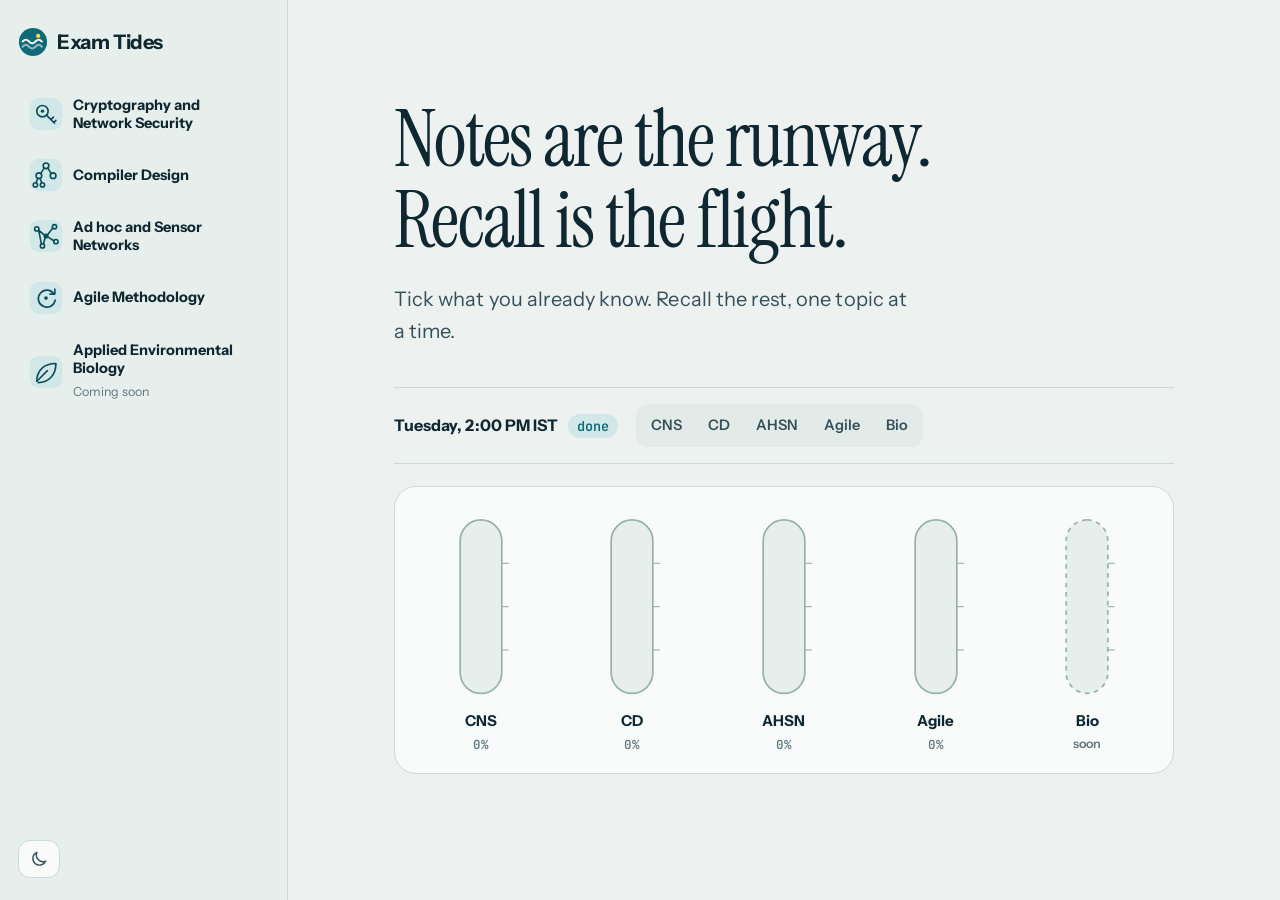
==== commit eafae83f: "Exam Tides: simpler first look, Long answers tab, sharper Final hour, new type Co-Authored-By: Claud" ====
--- a/exam-tides/index.html
+++ b/exam-tides/index.html
@@ -4,12 +4,12 @@
 <meta charset="utf-8">
 <meta name="viewport" content="width=device-width, initial-scale=1">
 <meta name="theme-color" content="#0E6A78">
-<title>Exam Tides · 4-1</title>
+<title>Exam Tides</title>
 <meta name="description" content="Revision companion for JNTUH R22 CSE 4-1: Cryptography and Network Security, Compiler Design, Ad hoc and Sensor Networks, Agile Methodology.">
 <link rel="icon" href="data:image/svg+xml,%3Csvg xmlns='http://www.w3.org/2000/svg' viewBox='0 0 32 32'%3E%3Ccircle cx='16' cy='16' r='15' fill='%230E6A78'/%3E%3Cpath d='M5 15.5c2.4-2.6 4.4-2.6 6.8 0s4.4 2.6 6.8 0 4.4-2.6 6.8 0M5 21c2.4-2.6 4.4-2.6 6.8 0s4.4 2.6 6.8 0 4.4-2.6 6.8 0' fill='none' stroke='white' stroke-width='2.2' stroke-linecap='round'/%3E%3C/svg%3E">
 <link rel="preconnect" href="https://fonts.googleapis.com">
 <link rel="preconnect" href="https://fonts.gstatic.com" crossorigin>
-<link href="https://fonts.googleapis.com/css2?family=Atkinson+Hyperlegible+Mono:wght@400;600;700&family=Atkinson+Hyperlegible+Next:wght@400;500;600;700;800&display=swap" rel="stylesheet">
+<link href="https://fonts.googleapis.com/css2?family=Instrument+Sans:wght@400..700&family=Instrument+Serif:ital@0;1&family=JetBrains+Mono:wght@400;600;700&display=swap" rel="stylesheet">
 <link rel="stylesheet" href="css/app.css">
 </head>
 <body>
--- a/exam-tides/css/app.css
+++ b/exam-tides/css/app.css
@@ -9,8 +9,10 @@
   --good:#2A7652; --good-soft:#D5ECDF;
   --amber:#9A6514; --amber-soft:#F5E6C6;
   --shadow:0 18px 40px -24px rgba(15,39,49,.45);
-  --font:"Atkinson Hyperlegible Next","Atkinson Hyperlegible",system-ui,-apple-system,"Segoe UI",sans-serif;
-  --mono:"Atkinson Hyperlegible Mono",ui-monospace,"SFMono-Regular",Consolas,monospace;
+  --font:"Instrument Sans",system-ui,-apple-system,"Segoe UI",sans-serif;
+  --display:"Instrument Serif",Georgia,"Times New Roman",serif;
+  --mono:"JetBrains Mono",ui-monospace,"SFMono-Regular",Consolas,monospace;
+  --mark-solid:#FFD84D;
   --r-lg:22px; --r-md:14px; --r-sm:9px;
   color-scheme:light;
 }
@@ -22,7 +24,7 @@
   --mark:rgba(233,194,74,.42); --mark-ink:#F3F6F2;
   --signal:#F08A74; --signal-soft:#3A221E;
   --good:#76D3A2; --good-soft:#163428;
-  --amber:#E7B865; --amber-soft:#382C16;
+  --amber:#E7B865; --amber-soft:#382C16; --mark-solid:#E9C24A;
   --shadow:0 18px 40px -24px rgba(0,0,0,.8);
   color-scheme:dark;
 }
@@ -72,13 +74,7 @@
 .rail-foot{margin-top:auto;display:flex;gap:8px;flex-wrap:wrap}
 
 /* ---------- harbour (home) ---------- */
-.hero{padding:26px 0 8px}
-.hero h1{font-size:clamp(34px,7.4vw,54px);font-weight:800;letter-spacing:-.03em;max-width:15ch}
-.hero p{color:var(--ink-2);max-width:56ch;margin:14px 0 0;font-size:18px}
 .board{margin:26px 0 8px;padding:20px 18px 16px;border-radius:var(--r-lg);background:var(--surface);border:1px solid var(--line);box-shadow:var(--shadow)}
-.board-head{display:flex;align-items:baseline;justify-content:space-between;gap:12px;flex-wrap:wrap}
-.board-head h2{font-size:19px}
-.board-head span{color:var(--muted);font-size:14px}
 .gauges{display:grid;grid-template-columns:repeat(5,1fr);gap:8px;margin-top:16px}
 .gauge{display:flex;flex-direction:column;align-items:center;gap:8px;background:none;border:0;padding:6px 2px;border-radius:14px;color:var(--ink)}
 .gauge:hover{background:var(--sunk)}
@@ -95,38 +91,9 @@
 @keyframes drift{to{transform:translateX(-16px)}}
 @media (prefers-reduced-motion:reduce){.g-wave{animation:none}.g-water,.rail-bar i{transition:none}}
 
-.next{display:grid;gap:14px;margin:18px 0;padding:18px;border-radius:var(--r-lg);background:var(--tide);color:#F2FBFA}
-:root[data-theme="night"] .next{background:var(--tide-soft);color:var(--ink)}
-.next h2{font-size:22px}
-.next p{margin:0;opacity:.92}
-.next .when{font-weight:600;font-size:15.5px}
-.pick{display:flex;flex-wrap:wrap;gap:8px}
-.pick button{border-radius:999px;border:1.5px solid rgba(255,255,255,.45);background:transparent;color:inherit;padding:7px 13px;font-size:14.5px;font-weight:600}
-:root[data-theme="night"] .pick button{border-color:var(--line-strong)}
-.pick button.on{background:#F2FBFA;color:var(--tide-deep);border-color:#F2FBFA}
-:root[data-theme="night"] .pick button.on{background:var(--tide);color:#05171b;border-color:var(--tide)}
-
-.letter{margin:22px 0;padding:18px 20px;border-radius:var(--r-md);background:var(--surface);border:1px solid var(--line);font-size:17.5px;line-height:1.65;position:relative}
-.letter::before{content:"";position:absolute;left:0;top:16px;bottom:16px;width:3px;border-radius:3px;background:var(--mark)}
-:root[data-theme="night"] .letter::before{background:#E9C24A}
-.letter .sig{display:block;margin-top:8px;color:var(--muted);font-size:15px}
-
-.steps{list-style:none;margin:18px 0;padding:0;display:grid;gap:2px;counter-reset:s}
-.steps li{display:grid;grid-template-columns:40px 1fr;gap:12px;padding:12px 0;border-top:1px solid var(--line);counter-increment:s}
-.steps li::before{content:counter(s);display:grid;place-items:center;width:32px;height:32px;border-radius:50%;background:var(--tide-soft);color:var(--tide-deep);font-weight:800}
-.steps b{display:block}
-.steps span{color:var(--ink-2);font-size:15.5px}
-.sec-title{font-size:22px;font-weight:800;margin:34px 0 4px}
-.sec-sub{color:var(--muted);margin:0 0 8px;font-size:15.5px}
-.method{display:grid;gap:10px;margin-top:12px}
+
+
 @media(min-width:700px){.method{grid-template-columns:1fr 1fr}}
-.method div{padding:14px 16px;border-radius:var(--r-md);background:var(--surface);border:1px solid var(--line)}
-.method b{display:block;font-size:16px}
-.method p{margin:4px 0 0;color:var(--ink-2);font-size:15px;line-height:1.5}
-.calm{margin-top:12px;padding:16px 18px;border-radius:var(--r-md);background:var(--good-soft);color:var(--ink)}
-.calm ul{margin:6px 0 0;padding-left:20px}
-.calm li{margin:4px 0;font-size:15.5px}
-.foot{margin:34px 0 0;font-size:13.5px;color:var(--muted);line-height:1.5}
 
 /* ---------- subject header ---------- */
 .subhead{display:grid;grid-template-columns:52px 1fr;gap:14px;align-items:center;padding:22px 0 6px}
@@ -138,9 +105,6 @@
 .levelbar .l-mids{background:var(--water)}
 .levelbar .l-locked{background:var(--tide)}
 .levelbar .l-shaky{background:var(--amber)}
-.legend{display:flex;gap:14px;flex-wrap:wrap;font-size:13px;color:var(--muted)}
-.legend span::before{content:"";display:inline-block;width:9px;height:9px;border-radius:3px;margin-right:6px;vertical-align:0}
-.legend .k-mids::before{background:var(--water)} .legend .k-locked::before{background:var(--tide)} .legend .k-shaky::before{background:var(--amber)} .legend .k-todo::before{background:var(--surface-2);box-shadow:inset 0 0 0 1px var(--line-strong)}
 
 /* mode nav */
 .modes{display:flex;gap:4px;margin:16px 0 18px;padding:5px;border-radius:16px;background:var(--surface);border:1px solid var(--line);overflow-x:auto;scrollbar-width:none;position:sticky;top:10px;z-index:10}
@@ -172,27 +136,6 @@
 .empty p{color:var(--ink-2);max-width:44ch;margin:8px auto 16px}
 
 /* ---------- chart (gap map) ---------- */
-.unit{margin-bottom:14px;border-radius:var(--r-lg);background:var(--surface);border:1px solid var(--line);overflow:hidden}
-.unit-h{display:flex;gap:12px;align-items:center;padding:14px 16px;cursor:pointer;list-style:none}
-.unit-h::-webkit-details-marker{display:none}
-.unum{display:grid;place-items:center;width:38px;height:38px;border-radius:12px;background:var(--tide-soft);color:var(--tide-deep);font-weight:800;flex:none}
-.unit-h h3{font-size:17px;flex:1}
-.unit-h small{font-size:13px;color:var(--muted);white-space:nowrap}
-.unit-h small.left{color:var(--signal);font-weight:700}
-.topic{display:grid;grid-template-columns:1fr auto;gap:10px;align-items:center;padding:11px 16px;border-top:1px solid var(--line)}
-.topic .tt{font-size:15.5px;line-height:1.35}
-.topic .badge{display:inline-block;margin-left:6px;font-size:12px;font-weight:700;padding:1px 7px;border-radius:6px;vertical-align:1px}
-.badge.locked{background:var(--tide-soft);color:var(--tide-deep)}
-.badge.shaky{background:var(--amber-soft);color:var(--amber)}
-.tog{display:flex;border:1.5px solid var(--line);border-radius:11px;overflow:hidden}
-.tog button{border:0;background:none;padding:6px 10px;font-size:13px;font-weight:700;color:var(--muted)}
-.tog button.on.mids{background:var(--water);color:#06262c}
-:root[data-theme="night"] .tog button.on.mids{color:#E6F7F6}
-.tog button.on.todo{background:var(--signal-soft);color:var(--signal)}
-.unit-foot{display:flex;gap:8px;padding:10px 16px 14px;border-top:1px solid var(--line);flex-wrap:wrap}
-.summary{display:flex;gap:16px;align-items:center;flex-wrap:wrap;margin-bottom:14px}
-.summary h2{font-size:22px}
-.summary p{margin:2px 0 0;color:var(--ink-2);font-size:15px}
 
 /* ---------- learn card ---------- */
 .lcard{border-radius:var(--r-lg);background:var(--surface);border:1px solid var(--line);box-shadow:var(--shadow);overflow:hidden}
@@ -252,38 +195,22 @@
 .wq .ok{color:var(--good);font-weight:700;font-size:14px} .wq .no{color:var(--signal);font-weight:700;font-size:14px}
 
 /* ---------- practice ---------- */
-.subtabs{display:flex;gap:6px;margin-bottom:14px;flex-wrap:wrap}
 .opt{display:block;width:100%;text-align:left;margin:8px 0;padding:12px 14px;border-radius:12px;border:1.5px solid var(--line);background:var(--surface);font-size:16px}
 .opt:hover:not(:disabled){border-color:var(--line-strong)}
 .opt.pick{border-color:var(--ink)}
 .opt.ok{border-color:var(--good);background:var(--good-soft)}
 .opt.no{border-color:var(--signal);background:var(--signal-soft)}
 .opt:disabled{cursor:default}
-.conf{margin-top:10px;padding:12px 14px;border-radius:12px;background:var(--sunk)}
-.conf p{margin:0 0 8px;font-weight:700;font-size:15px}
 .why{margin-top:10px;color:var(--ink-2);font-size:15.5px}
 .score{font-size:46px;font-weight:800;letter-spacing:-.03em}
-.calib{display:grid;gap:10px;margin-top:12px}
 @media(min-width:640px){.calib{grid-template-columns:1fr 1fr}}
-.calib div{padding:12px 14px;border-radius:12px;border:1px solid var(--line)}
-.calib .danger{background:var(--signal-soft);border-color:transparent}
-.calib .lucky{background:var(--amber-soft);border-color:transparent}
-.calib b{display:block}
-.calib ul{margin:6px 0 0;padding-left:18px;font-size:14.5px}
-.lq{border-top:1px solid var(--line);padding:12px 0}
-.lq > p{margin:0 0 8px;font-weight:600}
-.lq ol{margin:8px 0 0;padding-left:22px}
 
 /* ---------- final hour ---------- */
 .sheet{list-style:none;margin:0;padding:0}
 .sheet li{padding:11px 0;border-top:1px solid var(--line);font-size:16px;line-height:1.55}
 .sheet li:first-child{border-top:0}
-.shaky-list{display:flex;flex-direction:column;gap:6px;margin-top:8px}
-.shaky-list button{text-align:left;border:1.5px solid var(--amber-soft);background:var(--amber-soft);border-radius:12px;padding:10px 12px;font-weight:600}
 
 /* ---------- bio (in preparation) ---------- */
-.soonbox{padding:20px;border-radius:var(--r-lg);border:1.5px dashed var(--line-strong);background:var(--surface)}
-.soonbox h2{font-size:22px}
 .outline{list-style:none;margin:14px 0 0;padding:0;counter-reset:u}
 .outline li{counter-increment:u;padding:12px 0;border-top:1px solid var(--line)}
 .outline b{display:block}
@@ -525,3 +452,154 @@
 .rail-item.on .em-bg{fill:var(--tide)}
 .rail-item.on .em-s{stroke:var(--bg)}
 .rail-item.on .em-f{fill:var(--bg)}
+
+/* =========================================================
+   v3: minimal first look
+   ========================================================= */
+body{font-size:17px;letter-spacing:.003em}
+.levelbar{height:6px;margin:10px 0 0;max-width:420px}
+.levelbar i{background:var(--tide);border-radius:6px;transition:width .6s cubic-bezier(.2,.8,.2,1)}
+.subhead{padding:20px 0 4px}
+.subhead .meta{font-size:15px}
+.subhead .meta b{color:var(--ink);font-weight:700}
+.unum{display:grid;place-items:center;width:30px;height:30px;border-radius:9px;background:var(--tide-soft);color:var(--tide-deep);font:700 14px var(--mono);flex:none}
+:root[data-theme="night"] .unum{color:var(--tide)}
+
+/* home */
+.home{padding-top:8px}
+.hero{padding:clamp(28px,7vh,72px) 0 10px}
+.hero h1{font-family:var(--display);font-weight:400;font-size:clamp(36px,9.6vw,84px);line-height:1.02;letter-spacing:-.022em}
+.hero h1 span{display:block;text-wrap:balance}
+@media(min-width:1000px){.hero h1{font-size:clamp(56px,6.2vw,88px)}}
+.l-short{display:none}
+@media(max-width:999px){.l-full{display:none}.l-short{display:inline}}
+.hero p{margin:22px 0 0;font-size:clamp(17px,2.2vw,20px);color:var(--ink-2);max-width:40ch}
+.paper{display:flex;flex-wrap:wrap;align-items:center;gap:12px 18px;margin:30px 0 0;padding:16px 0;border-top:1px solid var(--line);border-bottom:1px solid var(--line)}
+.paper-when{display:flex;align-items:baseline;gap:10px;flex-wrap:wrap}
+.paper-when b{font-size:16px}
+.paper-when span{font:600 13.5px var(--mono);color:var(--tide);background:var(--tide-soft);padding:3px 9px;border-radius:999px}
+:root[data-theme="night"] .paper-when span{color:var(--tide)}
+.paper-pick{display:inline-flex;gap:2px;padding:3px;border-radius:12px;background:var(--surface-2)}
+.paper-pick button{border:0;background:none;padding:7px 12px;border-radius:9px;font-weight:600;font-size:14.5px;color:var(--ink-2)}
+.paper-pick button.on{background:var(--surface);color:var(--ink);box-shadow:0 1px 2px rgba(15,39,49,.18)}
+.btn.big{padding:13px 20px;font-size:16.5px;border-radius:14px}
+.btn .ic{width:18px;height:18px}
+.paper .btn.big{margin-left:auto}
+@media(max-width:640px){.paper .btn.big{margin-left:0;width:100%}}
+.board{margin:22px 0 0;padding:20px 14px 14px;border-radius:var(--r-lg);background:var(--surface);border:1px solid var(--line);box-shadow:none}
+.gauges{margin-top:0}
+.gauge.next .gauge-name{color:var(--tide)}
+.gauge.next svg .g-tube{stroke:var(--tide);stroke-width:2.4}
+
+/* modes: five tabs */
+.modes{margin:14px 0 16px}
+@media (max-width:999px){.modes button{font-size:11.5px}}
+
+/* topics list */
+.nextup{display:grid;grid-template-columns:1fr auto;grid-template-rows:auto auto auto;align-items:center;column-gap:12px;width:100%;text-align:left;border:0;border-radius:var(--r-lg);padding:16px 18px;background:var(--ink);color:var(--bg);margin-bottom:10px}
+:root[data-theme="night"] .nextup{background:var(--tide);color:#04171b}
+.nextup .ic{grid-column:2;grid-row:1/4;width:26px;height:26px}
+.nu-label{font-size:13px;opacity:.7;font-weight:600}
+.nu-title{font-size:clamp(19px,4vw,23px);font-weight:700;line-height:1.25;margin:2px 0}
+.nu-meta{font-size:13.5px;opacity:.75}
+.nextup.done{display:block;background:var(--good-soft);color:var(--ink)}
+.nextup.done .nu-title{display:block}
+.hintline{display:flex;align-items:center;gap:8px;margin:14px 2px 10px;font-size:14px;color:var(--muted)}
+.hintline .ic{width:16px;height:16px;padding:2px;border-radius:50%;border:1.5px solid var(--line-strong)}
+.tunit{margin-bottom:12px;border-radius:var(--r-lg);background:var(--surface);border:1px solid var(--line);overflow:hidden}
+.tunit header,.lunit header{display:flex;align-items:center;gap:10px;padding:12px 14px}
+.tunit h3,.lunit h3{flex:1;font-size:16px;font-weight:700}
+.tunit small{font:600 12.5px var(--mono);color:var(--muted)}
+.trow{display:flex;align-items:center;border-top:1px solid var(--line)}
+.tick{flex:none;display:grid;place-items:center;width:52px;height:50px;border:0;background:none;color:transparent}
+.tick .ic{width:22px;height:22px;padding:3px;border-radius:50%;box-shadow:inset 0 0 0 1.6px var(--line-strong);transition:.15s}
+.trow.mids .tick .ic,.trow.locked .tick .ic{background:var(--tide);color:var(--bg);box-shadow:none}
+.trow.shaky .tick .ic{box-shadow:inset 0 0 0 2px var(--amber)}
+.tname{flex:1;display:flex;align-items:center;gap:8px;min-height:50px;padding:8px 12px 8px 0;border:0;background:none;text-align:left;font-size:15.5px;line-height:1.35;color:var(--ink)}
+.tname span{flex:1}
+.tname em{font-style:normal;font-size:12px;font-weight:700;color:var(--amber);background:var(--amber-soft);padding:1px 7px;border-radius:6px}
+.tname .ic{width:17px;height:17px;color:var(--muted)}
+.trow.mids .tname span,.trow.locked .tname span{color:var(--muted)}
+.tname:hover span{color:var(--tide)}
+
+/* study card */
+.study-top{display:flex;align-items:center;justify-content:space-between;gap:10px;margin:4px 0 10px;font-size:14px}
+.linkbtn{display:inline-flex;align-items:center;gap:4px;border:0;background:none;padding:6px 6px 6px 0;font-weight:600;color:var(--ink-2)}
+.linkbtn .ic{width:18px;height:18px}
+.lc-body h2{font-family:var(--display);font-weight:400;font-size:clamp(28px,5.6vw,38px);letter-spacing:-.01em;line-height:1.08;margin:6px 0 12px}
+.callout b{font-size:13px}
+.frame{border-style:solid;border-color:var(--line)}
+.frame summary{display:flex;align-items:center;gap:8px;list-style:none}
+.frame summary::-webkit-details-marker{display:none}
+.frame summary span{flex:1}
+.frame[open] summary .chev{transform:rotate(180deg)}
+.lc-act{justify-content:flex-start}
+.lc-act .rate{flex:1}
+.recall{padding:34px 22px 28px}
+.recall .cue{font-family:var(--display);font-weight:400;font-size:clamp(26px,5.4vw,36px);line-height:1.15;letter-spacing:-.01em}
+.vt{font-size:16.5px}
+
+/* long answers */
+.lunit{margin-bottom:12px;border-radius:var(--r-lg);background:var(--surface);border:1px solid var(--line);overflow:hidden}
+.lq{border-top:1px solid var(--line)}
+.lq summary{display:flex;align-items:center;gap:12px;padding:13px 16px;cursor:pointer;list-style:none;font-size:15.5px;font-weight:600;line-height:1.4}
+.lq summary::-webkit-details-marker{display:none}
+.lq summary span{flex:1}
+.lq summary .ic{width:18px;height:18px;color:var(--muted);transition:transform .2s}
+.lq[open] summary .ic{transform:rotate(180deg)}
+.lq[open] summary{color:var(--tide-deep)}
+:root[data-theme="night"] .lq[open] summary{color:var(--tide)}
+.lq ol{margin:0;padding:2px 18px 16px 42px;counter-reset:none}
+.lq li{margin:6px 0;font-size:15.5px;line-height:1.5}
+.lq li::marker{color:var(--tide);font-weight:700}
+
+/* visuals */
+.vcard > button .vi{width:40px;height:40px;border-radius:12px}
+.vcard > button{grid-template-columns:40px 1fr auto}
+.vcard .chev{transition:transform .2s;color:var(--muted)}
+.vbody .vz-sub{margin:12px 0 0}
+
+/* quiz */
+.seg2{display:flex;gap:2px;padding:3px;border-radius:12px;background:var(--surface-2);margin-bottom:14px;width:max-content;max-width:100%}
+.seg2 button{border:0;background:none;padding:8px 14px;border-radius:9px;font-weight:600;font-size:14.5px;color:var(--ink-2)}
+.seg2 button.on{background:var(--surface);color:var(--ink);box-shadow:0 1px 2px rgba(15,39,49,.18)}
+.qq{font-size:20px;line-height:1.35;margin:4px 0 6px;font-weight:700}
+.qnext{display:flex;justify-content:flex-end;margin-top:12px}
+.result .score{font-family:var(--display);font-size:72px;font-weight:400;line-height:1}
+.result .score span{font-size:32px;color:var(--muted)}
+.misslist{list-style:none;margin:12px 0 18px;padding:0}
+.misslist li{padding:10px 0;border-top:1px solid var(--line);font-size:15px}
+.misslist b{display:block;font-weight:600}
+.misslist span{color:var(--good)}
+.mix h3{display:block;font-size:18px}
+.tell{margin-top:12px}
+.wqi{padding:10px 0;border-top:1px solid var(--line)}
+.wqi p{margin:0 0 8px;font-size:15.5px}
+.wqb{display:flex;gap:8px}
+.wqb button{flex:1;border:1.5px solid var(--line-strong);background:var(--surface);border-radius:10px;padding:8px 10px;font-weight:600;font-size:14.5px}
+.wqb button.ok{border-color:var(--good);background:var(--good-soft);color:var(--good)}
+.wqb button.no{border-color:var(--signal);background:var(--signal-soft);color:var(--signal)}
+.wqb button:disabled{cursor:default}
+
+/* final hour */
+.fsec{margin-bottom:14px;padding:16px 18px;border-radius:var(--r-lg);background:var(--surface);border:1px solid var(--line)}
+.fsec.warn{border-color:var(--amber);background:var(--amber-soft)}
+.fsec h3{display:flex;align-items:center;gap:9px;font-size:17px;margin-bottom:8px}
+.fsec h3 .ic{color:var(--tide)}
+.fsec.warn h3 .ic{color:var(--amber)}
+.fchips{display:flex;flex-wrap:wrap;gap:8px}
+.fchips button{display:inline-flex;align-items:center;gap:4px;border:1.5px solid var(--line-strong);background:var(--surface);border-radius:11px;padding:8px 8px 8px 12px;font-weight:600;font-size:14.5px;text-align:left}
+.fchips button .ic{width:16px;height:16px;color:var(--muted)}
+.fchips button:hover{border-color:var(--tide)}
+.sheet li{font-size:15.5px}
+
+/* bio outline */
+.outline{list-style:none;margin:18px 0 0;padding:0;counter-reset:u}
+.outline li{counter-increment:u;padding:14px 0;border-top:1px solid var(--line)}
+.outline b{display:block;font-size:16px}
+.outline b::before{content:"Unit " counter(u) "  ";color:var(--tide);font-family:var(--mono);font-size:13px}
+.outline span{color:var(--ink-2);font-size:15px}
+
+/* rail */
+.rail-list{margin-top:6px}
+.rail-item small{font-size:12.5px}
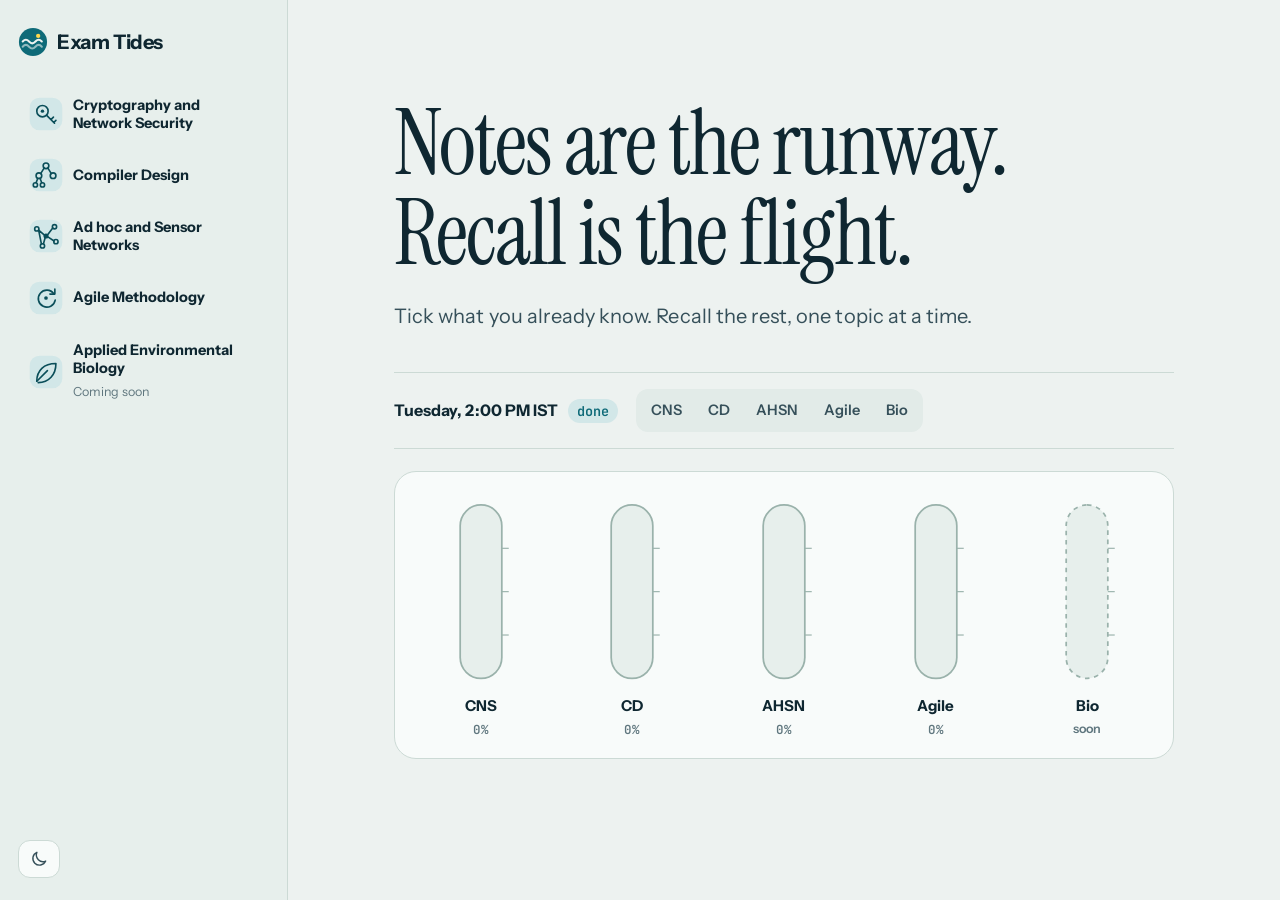
==== commit cec53740: "Exam Tides: self-hosted fonts, larger headline Co-Authored-By: Claude Opus 5.5 <noreply@anthropic.co" ====
--- a/exam-tides/index.html
+++ b/exam-tides/index.html
@@ -7,9 +7,8 @@
 <title>Exam Tides</title>
 <meta name="description" content="Revision companion for JNTUH R22 CSE 4-1: Cryptography and Network Security, Compiler Design, Ad hoc and Sensor Networks, Agile Methodology.">
 <link rel="icon" href="data:image/svg+xml,%3Csvg xmlns='http://www.w3.org/2000/svg' viewBox='0 0 32 32'%3E%3Ccircle cx='16' cy='16' r='15' fill='%230E6A78'/%3E%3Cpath d='M5 15.5c2.4-2.6 4.4-2.6 6.8 0s4.4 2.6 6.8 0 4.4-2.6 6.8 0M5 21c2.4-2.6 4.4-2.6 6.8 0s4.4 2.6 6.8 0 4.4-2.6 6.8 0' fill='none' stroke='white' stroke-width='2.2' stroke-linecap='round'/%3E%3C/svg%3E">
-<link rel="preconnect" href="https://fonts.googleapis.com">
-<link rel="preconnect" href="https://fonts.gstatic.com" crossorigin>
-<link href="https://fonts.googleapis.com/css2?family=Instrument+Sans:wght@400..700&family=Instrument+Serif:ital@0;1&family=JetBrains+Mono:wght@400;600;700&display=swap" rel="stylesheet">
+<link rel="preload" href="fonts/instrument-serif-latin-400-normal.woff2" as="font" type="font/woff2" crossorigin>
+<link rel="preload" href="fonts/instrument-sans-latin-400-normal.woff2" as="font" type="font/woff2" crossorigin>
 <link rel="stylesheet" href="css/app.css">
 </head>
 <body>
--- a/exam-tides/css/app.css
+++ b/exam-tides/css/app.css
@@ -1,3 +1,12 @@
+/* Self-hosted fonts (OFL): Instrument Sans, Instrument Serif, JetBrains Mono */
+@font-face{font-family:"Instrument Sans";font-style:normal;font-weight:400;font-display:swap;src:url(../fonts/instrument-sans-latin-400-normal.woff2) format("woff2")}
+@font-face{font-family:"Instrument Sans";font-style:normal;font-weight:500;font-display:swap;src:url(../fonts/instrument-sans-latin-500-normal.woff2) format("woff2")}
+@font-face{font-family:"Instrument Sans";font-style:normal;font-weight:600;font-display:swap;src:url(../fonts/instrument-sans-latin-600-normal.woff2) format("woff2")}
+@font-face{font-family:"Instrument Sans";font-style:normal;font-weight:700;font-display:swap;src:url(../fonts/instrument-sans-latin-700-normal.woff2) format("woff2")}
+@font-face{font-family:"Instrument Serif";font-style:normal;font-weight:400;font-display:swap;src:url(../fonts/instrument-serif-latin-400-normal.woff2) format("woff2")}
+@font-face{font-family:"JetBrains Mono";font-style:normal;font-weight:400;font-display:swap;src:url(../fonts/jetbrains-mono-latin-400-normal.woff2) format("woff2")}
+@font-face{font-family:"JetBrains Mono";font-style:normal;font-weight:600;font-display:swap;src:url(../fonts/jetbrains-mono-latin-600-normal.woff2) format("woff2")}
+@font-face{font-family:"JetBrains Mono";font-style:normal;font-weight:700;font-display:swap;src:url(../fonts/jetbrains-mono-latin-700-normal.woff2) format("woff2")}
 /* Exam Tides — chart-room design system */
 :root{
   --bg:#EDF2F0; --surface:#F8FBFA; --surface-2:#E2EBE8; --sunk:#E7EFEC;
@@ -468,12 +477,12 @@
 /* home */
 .home{padding-top:8px}
 .hero{padding:clamp(28px,7vh,72px) 0 10px}
-.hero h1{font-family:var(--display);font-weight:400;font-size:clamp(36px,9.6vw,84px);line-height:1.02;letter-spacing:-.022em}
+.hero h1{font-family:var(--display);font-weight:400;font-size:clamp(38px,11.2vw,96px);line-height:1;letter-spacing:-.022em}
 .hero h1 span{display:block;text-wrap:balance}
-@media(min-width:1000px){.hero h1{font-size:clamp(56px,6.2vw,88px)}}
+@media(min-width:1000px){.hero h1{font-size:clamp(64px,7vw,104px)}}
 .l-short{display:none}
 @media(max-width:999px){.l-full{display:none}.l-short{display:inline}}
-.hero p{margin:22px 0 0;font-size:clamp(17px,2.2vw,20px);color:var(--ink-2);max-width:40ch}
+.hero p{margin:22px 0 0;font-size:clamp(17px,2.2vw,20px);color:var(--ink-2);max-width:48ch}
 .paper{display:flex;flex-wrap:wrap;align-items:center;gap:12px 18px;margin:30px 0 0;padding:16px 0;border-top:1px solid var(--line);border-bottom:1px solid var(--line)}
 .paper-when{display:flex;align-items:baseline;gap:10px;flex-wrap:wrap}
 .paper-when b{font-size:16px}
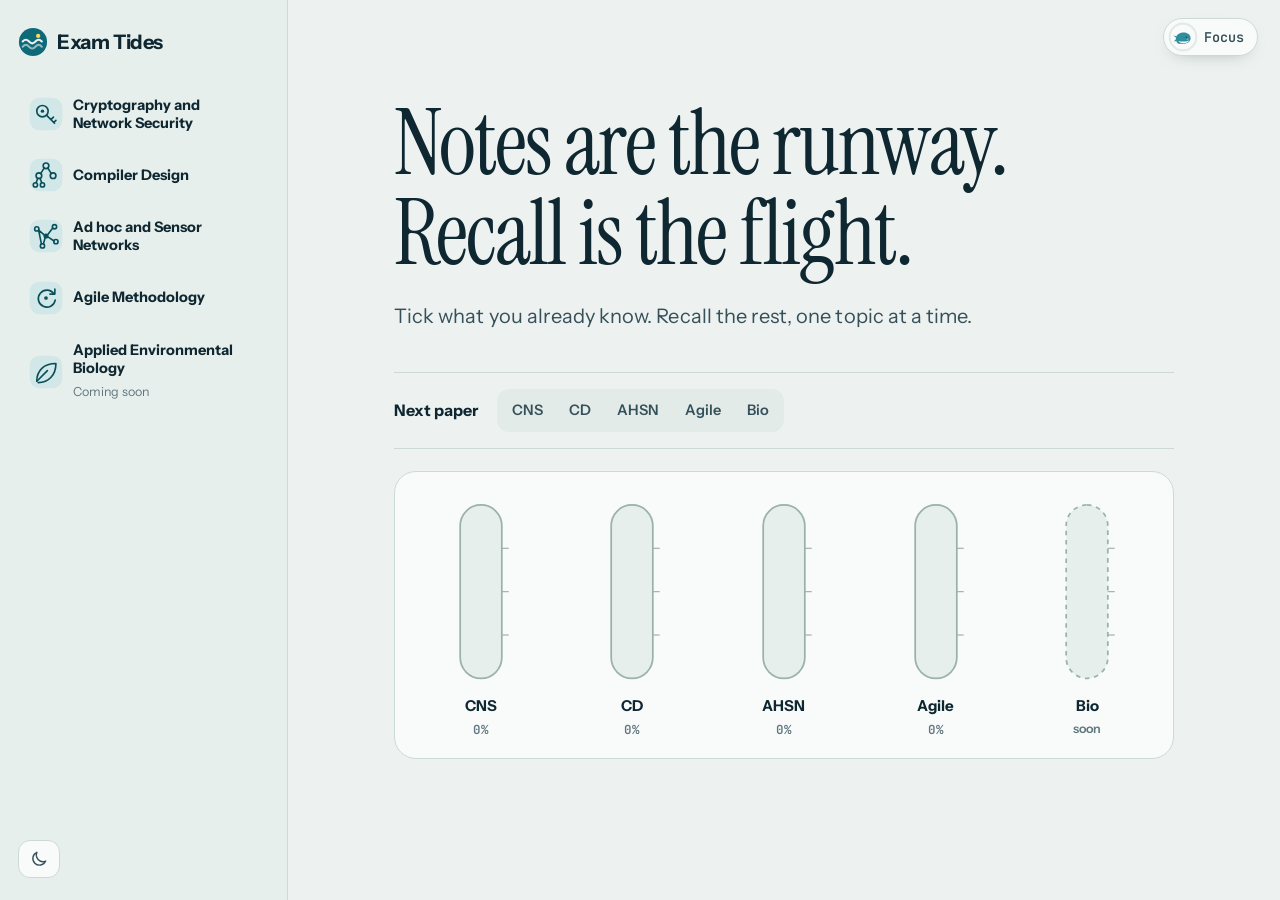
==== commit 94c530cf: "Exam Tides: remove fixed exam date, add whale focus timer Co-Authored-By: Claude Opus 5.5 <noreply@a" ====
--- a/exam-tides/index.html
+++ b/exam-tides/index.html
@@ -31,5 +31,6 @@
 <script src="js/viz-ahsn.js"></script>
 <script src="js/viz-agile.js"></script>
 <script src="js/app.js"></script>
+<script src="js/tools.js"></script>
 </body>
 </html>
--- a/exam-tides/css/app.css
+++ b/exam-tides/css/app.css
@@ -612,3 +612,68 @@
 /* rail */
 .rail-list{margin-top:6px}
 .rail-item small{font-size:12.5px}
+
+/* =========================================================
+   Focus timer (the whale)
+   ========================================================= */
+.tt{position:fixed;top:10px;right:62px;z-index:30;
+  --w-body:#2E8E9B;--w-belly:#F3FBFA;--w-cheek:#F4A29E;--w-eye:#0F2731;--w-spout:#7FCFD5;
+  --sea-a:#CBE6E8;--sea-b:#EAF5F4}
+:root[data-theme="night"] .tt{--w-body:#4FB3BD;--w-belly:#E8F6F4;--w-eye:#0A171C;--sea-a:#123C44;--sea-b:#0F262C}
+.tt.is-break{--w-body:#4E9E7A}
+@media(min-width:1000px){.tt{top:18px;right:22px}}
+.tt-pill{display:flex;align-items:center;gap:6px;height:38px;padding:0 13px 0 4px;border-radius:999px;border:1px solid var(--line);background:var(--surface);color:var(--ink-2);box-shadow:0 6px 18px -12px rgba(15,39,49,.5);transition:border-color .2s}
+.tt-pill:hover{border-color:var(--line-strong)}
+.tt-pill.on{border-color:var(--tide);color:var(--tide-deep)}
+:root[data-theme="night"] .tt-pill.on{color:var(--tide)}
+.tt-pill.paused .tt-label{color:var(--amber)}
+.tt-ring{position:relative;display:grid;place-items:center;width:30px;height:30px}
+.tt-ringsvg{position:absolute;inset:0;width:30px;height:30px;transform:rotate(-90deg)}
+.tt [hidden]{display:none!important}
+.tt-track{fill:none;stroke:var(--surface-2);stroke-width:2.6}
+.tt-prog{fill:none;stroke:var(--w-body);stroke-width:2.6;stroke-linecap:round;stroke-dasharray:0 100;transition:stroke-dasharray .25s linear}
+.tt-label{font:600 13.5px var(--mono);font-variant-numeric:tabular-nums;min-width:38px;text-align:left}
+.whale{display:block;overflow:visible}
+.whale.mini{width:22px;height:19px;margin-top:1px}
+.w-body{fill:var(--w-body)}
+.w-belly{fill:var(--w-belly)}
+.w-eye{fill:var(--w-eye)}
+.w-shine{fill:#fff}
+.w-cheek{fill:var(--w-cheek);opacity:.85}
+.w-spout{fill:none;stroke:var(--w-spout);stroke-width:2;stroke-linecap:round;opacity:0;transform-origin:26px 10px}
+.tt.splash .w-spout{animation:spout .9s ease-out 3}
+.tt.splash .whale.mini{animation:hop .45s ease-out 2}
+@keyframes spout{0%{opacity:0;transform:scaleY(.2)}35%{opacity:1;transform:scaleY(1)}100%{opacity:0;transform:translateY(-3px) scaleY(1.1)}}
+@keyframes hop{50%{transform:translateY(-3px)}}
+.tt-panel{position:absolute;top:46px;right:0;width:min(312px,calc(100vw - 24px));border-radius:26px;background:var(--surface);border:1px solid var(--line);box-shadow:0 24px 60px -28px rgba(15,39,49,.55);overflow:hidden;transform-origin:top right;animation:pop .18s ease-out}
+@media(max-width:999px){.tt-panel{right:-50px}}
+@keyframes pop{from{opacity:0;transform:scale(.96) translateY(-4px)}}
+.tt-sea{position:relative;height:96px;background:linear-gradient(180deg,var(--sea-a),var(--sea-b));display:grid;place-items:center}
+.whale.big{width:76px;height:64px;margin-top:6px}
+.tt.running .whale.big{animation:bob 2.6s ease-in-out infinite}
+@keyframes bob{50%{transform:translateY(-4px) rotate(-2deg)}}
+.tt-waves{position:absolute;left:0;right:0;bottom:-1px;width:100%;height:18px}
+.tt-waves path{fill:var(--surface)}
+.tt-tabs{display:flex;gap:2px;margin:8px auto 0;padding:3px;border-radius:12px;background:var(--surface-2);width:max-content}
+.tt-tabs button{border:0;background:none;padding:6px 14px;border-radius:9px;font-weight:600;font-size:13.5px;color:var(--ink-2)}
+.tt-tabs button.on{background:var(--surface);color:var(--ink);box-shadow:0 1px 2px rgba(15,39,49,.18)}
+.tt-phase{margin-top:12px;text-align:center;font-size:13.5px;color:var(--muted);font-weight:600}
+.tt-time{text-align:center;font-family:var(--display);font-size:62px;line-height:1.05;font-variant-numeric:tabular-nums;letter-spacing:-.01em}
+.tt-bar{height:7px;margin:6px 26px 0;border-radius:7px;background:var(--surface-2);overflow:hidden}
+.tt-bar i{display:block;height:100%;width:0;background:var(--w-body);border-radius:7px;transition:width .25s linear}
+.tt-presets{display:flex;align-items:center;justify-content:center;gap:5px;margin:12px 14px 0;flex-wrap:wrap}
+.tt-presets button{width:36px;height:30px;border-radius:999px;border:1.5px solid var(--line);background:var(--surface);font:600 13px var(--mono)}
+.tt-presets button.on{border-color:var(--w-body);background:var(--tide-soft);color:var(--tide-deep)}
+.tt-presets span{font-size:12.5px;color:var(--muted);margin-left:2px}
+.tt-actions{display:flex;justify-content:center;gap:8px;margin:14px 16px 0}
+.tt-main{min-width:104px;border:0;border-radius:999px;padding:10px 20px;background:var(--w-body);color:#fff;font-weight:700;font-size:15px}
+:root[data-theme="night"] .tt-main{color:#04171b}
+.tt-ghost{border:1.5px solid var(--line-strong);background:none;border-radius:999px;padding:9px 14px;font-weight:600;font-size:14px;color:var(--ink-2)}
+.tt-foot{display:flex;align-items:center;justify-content:space-between;margin:14px 16px 14px;min-height:28px}
+.tt-dots{display:flex;gap:6px}
+.tt-dots i{width:9px;height:9px;border-radius:50%;box-shadow:inset 0 0 0 1.6px var(--line-strong)}
+.tt-dots i.f{background:var(--w-body);box-shadow:none}
+.tt-chime{display:inline-flex;align-items:center;gap:5px;border:0;background:none;color:var(--muted);font-size:12.5px;font-weight:600;padding:4px}
+.tt-chime .ic{width:16px;height:16px}
+@media (prefers-reduced-motion:reduce){.tt.running .whale.big,.tt.splash .w-spout,.tt.splash .whale.mini,.tt-panel{animation:none}.tt.splash .w-spout{opacity:1}}
+@media(min-width:1000px) and (max-width:1279px){main{padding-top:68px}}
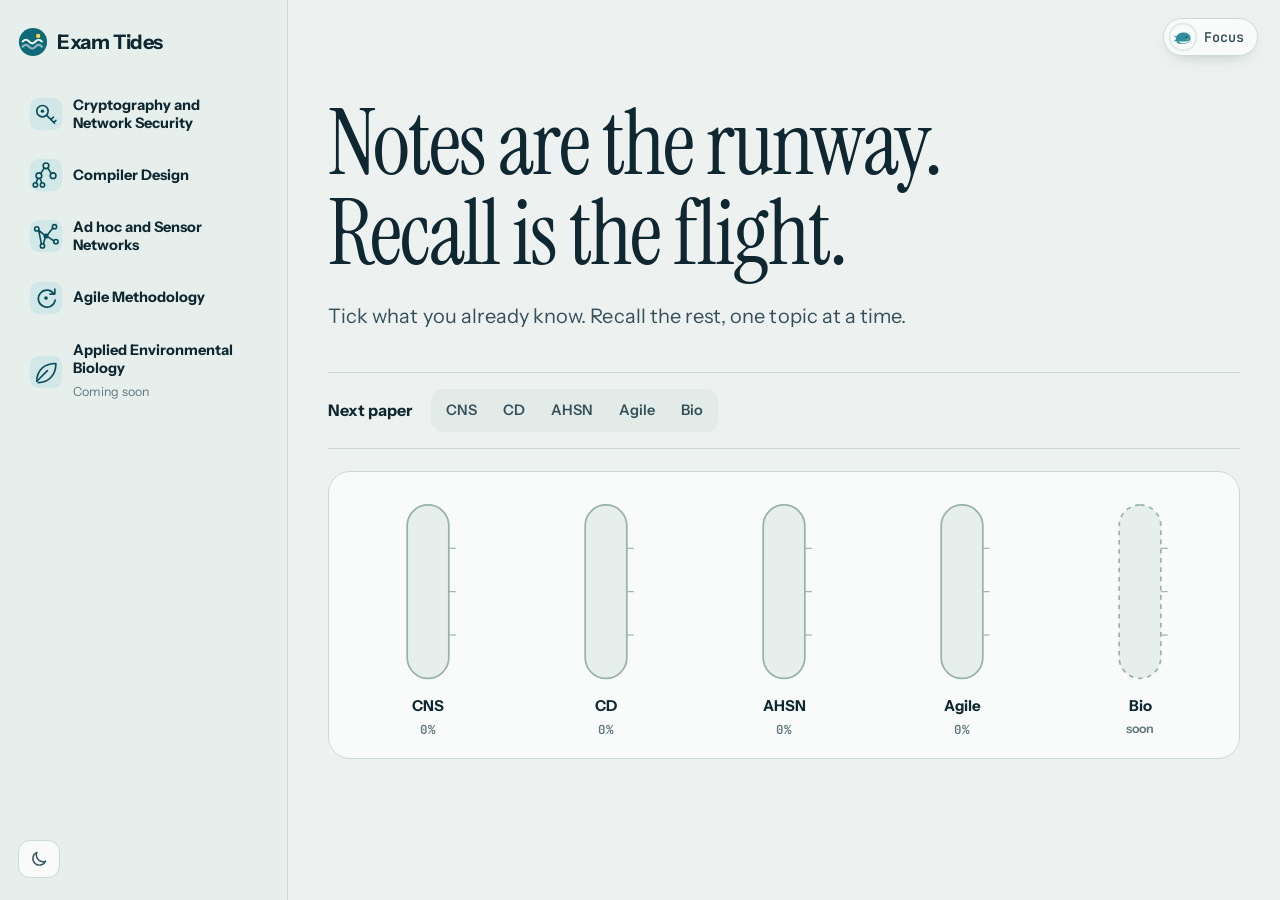
==== commit 2245605c: "Exam Tides: UX audit fixes - Final hour diagram chips open the visual in a sheet instead of switchin" ====
--- a/exam-tides/index.html
+++ b/exam-tides/index.html
@@ -9,7 +9,7 @@
 <link rel="icon" href="data:image/svg+xml,%3Csvg xmlns='http://www.w3.org/2000/svg' viewBox='0 0 32 32'%3E%3Ccircle cx='16' cy='16' r='15' fill='%230E6A78'/%3E%3Cpath d='M5 15.5c2.4-2.6 4.4-2.6 6.8 0s4.4 2.6 6.8 0 4.4-2.6 6.8 0M5 21c2.4-2.6 4.4-2.6 6.8 0s4.4 2.6 6.8 0 4.4-2.6 6.8 0' fill='none' stroke='white' stroke-width='2.2' stroke-linecap='round'/%3E%3C/svg%3E">
 <link rel="preload" href="fonts/instrument-serif-latin-400-normal.woff2" as="font" type="font/woff2" crossorigin>
 <link rel="preload" href="fonts/instrument-sans-latin-400-normal.woff2" as="font" type="font/woff2" crossorigin>
-<link rel="stylesheet" href="css/app.css">
+<link rel="stylesheet" href="css/app.css?v=20261117">
 </head>
 <body>
 <div class="shell">
@@ -21,16 +21,16 @@
 </div>
 <div class="toast" id="toast" role="status" aria-live="polite"></div>
 <script>const DATA = {};</script>
-<script src="js/data-cns.js"></script>
-<script src="js/data-cd.js"></script>
-<script src="js/data-ahsn.js"></script>
-<script src="js/data-agile.js"></script>
-<script src="js/viz-core.js"></script>
-<script src="js/viz-cns.js"></script>
-<script src="js/viz-cd.js"></script>
-<script src="js/viz-ahsn.js"></script>
-<script src="js/viz-agile.js"></script>
-<script src="js/app.js"></script>
-<script src="js/tools.js"></script>
+<script src="js/data-cns.js?v=20261117"></script>
+<script src="js/data-cd.js?v=20261117"></script>
+<script src="js/data-ahsn.js?v=20261117"></script>
+<script src="js/data-agile.js?v=20261117"></script>
+<script src="js/viz-core.js?v=20261117"></script>
+<script src="js/viz-cns.js?v=20261117"></script>
+<script src="js/viz-cd.js?v=20261117"></script>
+<script src="js/viz-ahsn.js?v=20261117"></script>
+<script src="js/viz-agile.js?v=20261117"></script>
+<script src="js/app.js?v=20261117"></script>
+<script src="js/tools.js?v=20261117"></script>
 </body>
 </html>
--- a/exam-tides/css/app.css
+++ b/exam-tides/css/app.css
@@ -677,3 +677,120 @@
 .tt-chime .ic{width:16px;height:16px}
 @media (prefers-reduced-motion:reduce){.tt.running .whale.big,.tt.splash .w-spout,.tt.splash .whale.mini,.tt-panel{animation:none}.tt.splash .w-spout{opacity:1}}
 @media(min-width:1000px) and (max-width:1279px){main{padding-top:68px}}
+
+/* v4 audit fixes: never let wide content stretch the page */
+.shell > div{min-width:0}
+.page,#modebody,.vcard,.vbody,.lcard,.panel,.fsec{min-width:0;max-width:100%}
+html,body{overflow-x:clip}
+
+/* v4: step controls */
+.vz-bar{display:grid;grid-template-columns:auto 1fr auto;align-items:center;gap:10px;margin-top:12px;padding:6px;border-radius:14px;background:var(--sunk)}
+.vz-bar[hidden]{display:none}
+.vz-btn{display:inline-flex;align-items:center;justify-content:center;gap:4px;height:40px;padding:0 14px;border-radius:11px;border:1.5px solid var(--line-strong);background:var(--surface);font-weight:700;font-size:14.5px;color:var(--ink)}
+.vz-btn .ic{width:17px;height:17px}
+.vz-btn:first-child{padding-left:9px}
+.vz-primary{padding:0 12px 0 16px;min-width:96px}
+.vz-primary.vz-again{padding:0 14px 0 10px;background:var(--surface);color:var(--ink);border-color:var(--line-strong)}
+.vz-pos{min-width:0;text-align:center;font:600 13.5px var(--mono);color:var(--muted)}
+.vz-bar:focus-visible{outline:2.5px solid var(--tide)}
+
+/* flow steps: labelled pills on wide screens, numbered dots on phones */
+.vz-track{flex-wrap:wrap;overflow:visible;padding:2px 0 0;gap:6px}
+.vz-panel h4{display:flex;align-items:center;gap:10px}
+.vz-panel h4 .vz-k{flex:none;width:26px;height:26px;background:var(--tide);color:#fff;font-size:13px}
+:root[data-theme="night"] .vz-panel h4 .vz-k{color:#04171b}
+@media(max-width:640px){
+  .vz-track{gap:6px}
+  .vz-track li button{padding:0;border-radius:50%;width:34px;height:34px;justify-content:center}
+  .vz-track .vz-tl{display:none}
+  .vz-track .vz-k{width:100%;height:100%;background:none}
+  .vz-track li.now .vz-k{background:var(--tide)}
+  .vz-track li.past button{background:var(--tide-soft);color:var(--tide-deep)}
+}
+@media(min-width:641px){.vz-track{flex-wrap:nowrap;overflow-x:auto;padding-bottom:6px}}
+
+/* tables and code: phone sizing, scroll cue where scrolling is unavoidable */
+.vz-scroll{background:linear-gradient(90deg,var(--surface) 30%,transparent) left/24px 100% no-repeat local,linear-gradient(270deg,var(--surface) 30%,transparent) right/24px 100% no-repeat local,radial-gradient(farthest-side at 0 50%,rgba(15,39,49,.18),transparent) left/10px 100% no-repeat scroll,radial-gradient(farthest-side at 100% 50%,rgba(15,39,49,.18),transparent) right/10px 100% no-repeat scroll;-webkit-overflow-scrolling:touch;overscroll-behavior-x:contain}
+@media(max-width:640px){
+  .vz-tbl{font-size:12.5px}
+  .vz-tbl th,.vz-tbl td{padding:4px 6px}
+  .vz-code{font-size:12.5px;padding:10px 12px}
+  .vz-aes{grid-template-columns:auto;justify-content:start}
+  .vz-grid4{grid-template-columns:repeat(4,38px)}
+  .vz-grid4 span{height:38px}
+  .vz-grid5{grid-template-columns:repeat(5,40px)}
+  .vz-grid5 span{height:40px}
+}
+.vz-335{grid-template-columns:repeat(3,minmax(0,1fr))}
+.vz-335 p{overflow-wrap:anywhere}
+
+/* sheet (visual on top of the current page) */
+.noscroll,.noscroll body{overflow:hidden}
+.sheet-wrap{position:fixed;inset:0;z-index:60}
+.sheet-back{position:absolute;inset:0;background:rgba(6,20,26,.46);animation:fade .18s ease-out}
+.sheetbox{position:absolute;left:0;right:0;bottom:0;max-height:92dvh;overflow:auto;overscroll-behavior:contain;background:var(--surface);border-radius:22px 22px 0 0;padding:0 16px 24px;animation:rise .22s cubic-bezier(.2,.8,.2,1)}
+.sheet-h{position:sticky;top:0;z-index:2;display:flex;align-items:flex-start;gap:12px;padding:16px 0 12px;background:var(--surface);border-bottom:1px solid var(--line)}
+.sheet-h > div{flex:1;min-width:0}
+.sheet-h h3{font-size:18px;line-height:1.3}
+.sheet-h p{margin:4px 0 0;font-size:14px;color:var(--muted);line-height:1.45}
+.sheet-x{flex:none}
+.sheet-body{padding-top:4px}
+@media(min-width:760px){.sheetbox{left:50%;right:auto;bottom:auto;top:50%;width:min(760px,92vw);max-height:88vh;border-radius:22px;transform:translate(-50%,-50%);animation:pop2 .2s ease-out;padding:0 22px 24px}}
+@keyframes fade{from{opacity:0}}
+@keyframes rise{from{transform:translateY(40px);opacity:.6}}
+@keyframes pop2{from{opacity:0;transform:translate(-50%,-48%)}}
+@media (prefers-reduced-motion:reduce){.sheetbox,.sheet-back{animation:none}}
+.vz-code.wrap{white-space:pre-wrap;overflow-wrap:anywhere}
+@media(max-width:640px){.vz-ptab th,.vz-ptab td{padding:4px 4px;font-size:11.5px}}
+@media(max-width:380px){.vz-ptab th,.vz-ptab td{padding:3px 3px;font-size:11px}}
+
+/* v4: rebuilt diagram pieces */
+.vx-phsep{stroke:var(--line);stroke-dasharray:3 4}
+.vx-ph{font-size:11px}
+.vz-form label > span{display:block}
+.vz-form label > span b{color:var(--tide-deep);font-family:var(--mono)}
+:root[data-theme="night"] .vz-form label > span b{color:var(--tide)}
+.vz-out code{word-break:normal;white-space:nowrap;margin-right:2px}
+@media(max-width:640px){.vz-buf{gap:3px}.vz-buf span{min-width:31px;height:40px;padding:0 3px;font-size:14px}.vz-buf span.eof{font-size:11px}}
+.vz-legend{display:flex;flex-wrap:wrap;gap:6px 14px;margin-top:8px;font-size:13px;color:var(--ink-2)}
+.vz-legend span{display:inline-flex;align-items:center;gap:6px}
+.vz-legend i{display:inline-block;width:16px;height:12px;border-radius:4px}
+.vz-legend .lg-exp{background:var(--good-soft);border:1.5px solid var(--good);border-radius:50%}
+.vz-legend .lg-req{border:2px dashed var(--tide)}
+.vz-legend .lg-in{width:12px;border-radius:50%;background:var(--tide-soft);border:2px solid var(--tide)}
+/* sensor node */
+.vz-node{margin-top:10px;display:grid;gap:8px}
+.vz-node-row{display:flex;align-items:stretch;gap:6px}
+.vz-node-row.flow .vz-blk{flex:1}
+.vz-node-row.one .vz-blk{flex:1}
+.vz-node-row.opts .vz-blk{flex:1}
+.vz-arr{align-self:center;color:var(--muted);font-weight:700}
+.vz-blk{display:flex;flex-direction:column;align-items:center;justify-content:center;gap:2px;min-height:62px;padding:8px 6px;border-radius:12px;border:1.5px solid var(--line-strong);background:var(--surface-2);text-align:center;min-width:0}
+.vz-blk b{font-size:13.5px;line-height:1.2}
+.vz-blk small{font-size:12px;color:var(--muted);line-height:1.25}
+.vz-blk.hot{border-color:var(--amber)}
+.vz-blk.power{background:var(--amber-soft);border-color:var(--amber)}
+.vz-blk.opt{background:var(--surface);border-style:dashed;min-height:52px}
+.vz-blk.now{background:var(--tide-soft);border-color:var(--tide)}
+.vz-feed{text-align:center;font-size:12.5px;color:var(--muted);margin:-2px 0}
+/* manifesto */
+.vz-man{display:grid;gap:8px;margin-top:10px}
+.vz-man button{display:grid;grid-template-columns:1fr auto;grid-template-areas:"h s" "l s";align-items:center;gap:2px 12px;text-align:left;padding:12px 14px;border-radius:14px;border:1.5px solid var(--line);background:var(--surface)}
+.vz-man .heavy{grid-area:h;font-weight:700;font-size:16px;color:var(--ink)}
+.vz-man .light{grid-area:l;font-size:14px;color:var(--muted)}
+.vz-scale{grid-area:s;width:52px;height:34px;fill:none;stroke:var(--ink-2);stroke-width:2.2;stroke-linecap:round;stroke-linejoin:round}
+.vz-scale .pan{fill:var(--tide-soft);stroke:var(--tide)}
+.vz-scale .pv{fill:var(--ink-2);stroke:none}
+.vz-man button.now{border-color:var(--amber);background:var(--amber-soft)}
+/* scrum 3-3-5 */
+.vz-335{display:grid;grid-template-columns:1fr;gap:8px}
+.vz-335 section{display:grid;grid-template-columns:96px 1fr;align-items:start;gap:8px;padding:10px 12px}
+.vz-335 h4{margin:3px 0 0}
+.vz-335 section div{display:flex;flex-wrap:wrap;gap:5px}
+.vz-335 span{padding:3px 9px;border-radius:8px;background:var(--surface);font-size:13.5px;font-weight:600}
+@media(max-width:400px){.vz-335 section{grid-template-columns:1fr}}
+@media(max-width:400px){.vz-node-row{gap:4px}.vz-blk{padding:8px 4px}.vz-blk b{font-size:12.5px}.vz-blk small{font-size:11.5px}}
+.vx-tdd path.vx-tip{stroke:none;fill:var(--line-strong)}
+.vx-tdd.red.now path.vx-tip{fill:var(--signal)} .vx-tdd.green.now path.vx-tip{fill:var(--good)} .vx-tdd.blue.now path.vx-tip{fill:var(--tide)}
+@media (max-width:999px){body::after{content:"";position:fixed;left:0;right:0;bottom:0;height:88px;background:linear-gradient(to top,var(--bg) 50%,color-mix(in srgb,var(--bg) 0%,transparent));pointer-events:none;z-index:9}}
+@media (min-width:1000px){.modes{width:max-content;max-width:calc(100% - 140px)}}
